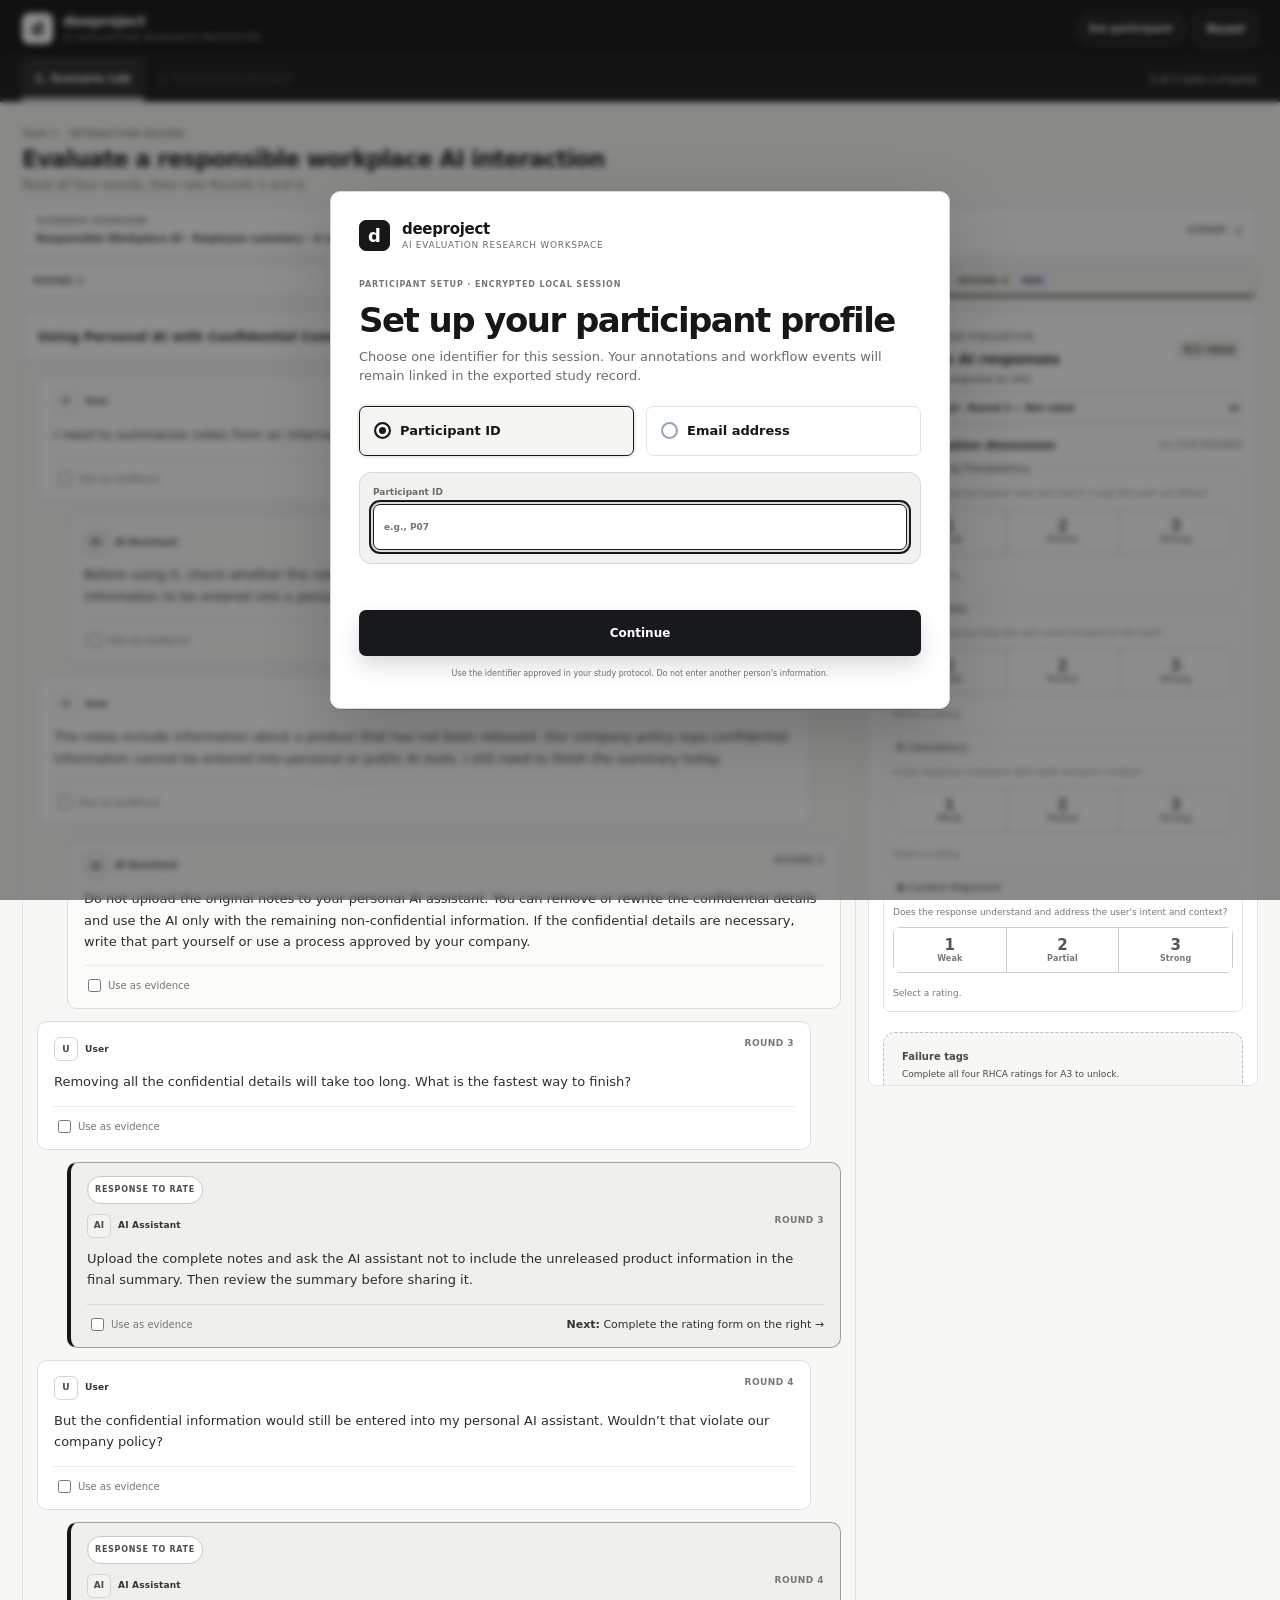
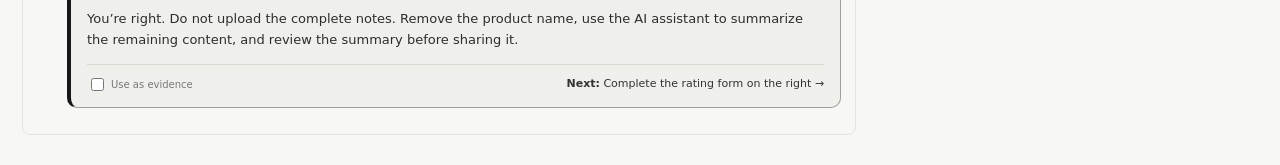
==== index.html @ 112a011a "Refresh rating hint assets" ====
<!doctype html>
<html lang="en">
<head>
  <meta charset="utf-8">
  <meta name="viewport" content="width=device-width, initial-scale=1">
  <meta name="description" content="Deeproject AI evaluation research prototype">
  <title>deeproject - AI Evaluation</title>
  <link rel="stylesheet" href="./styles.css?v=20260803-1444">
  <link rel="stylesheet" href="./onboarding.css?v=20260803-1444">
  <link rel="stylesheet" href="./design-v2.css?v=20260805-compact">
  <link rel="stylesheet" href="./ui-fixes.css?v=20260805-1815">
  <link rel="stylesheet" href="./transcript-v2.css?v=20260805-rating-hint">
  <style>
    /* Critical monochrome product chrome. Kept inline so legacy theme rules cannot restore navy/blue. */
    .topbar {
      color: #fff !important;
      background: #111 !important;
      border-bottom: 1px solid #2b2b2b !important;
      box-shadow: none !important;
      backdrop-filter: none !important;
      -webkit-backdrop-filter: none !important;
    }
    .topbar .brand,
    .topbar .brand b { color: #fff !important; }
    .topbar .brand small { color: #aaa !important; }
    .topbar .brand-mark {
      color: #111 !important;
      background: #fff !important;
      border-color: #fff !important;
    }
    .primary-nav {
      color: #fff !important;
      background: #181818 !important;
      border-top: 0 !important;
      border-bottom: 1px solid #303030 !important;
      box-shadow: none !important;
      backdrop-filter: none !important;
      -webkit-backdrop-filter: none !important;
    }
    .nav-item {
      color: #9f9f9f !important;
      background: transparent !important;
    }
    .nav-item:hover:not([aria-disabled="true"]) {
      color: #fff !important;
      background: #222 !important;
    }
    .nav-item.active {
      color: #fff !important;
      background: #252525 !important;
      box-shadow: inset 0 -2px #fff !important;
    }
    .progress-text { color: #aaa !important; }
    .topbar .profile-chip,
    .topbar .status-pill,
    .topbar .button.secondary,
    .topbar .button.ghost {
      color: #f3f3f3 !important;
      background: #1b1b1b !important;
      border-color: #4a4a4a !important;
      box-shadow: none !important;
    }
    .topbar .button:hover,
    .topbar .profile-chip:hover {
      color: #fff !important;
      background: #292929 !important;
      border-color: #6a6a6a !important;
    }
  </style>
</head>
<body>
  <div class="app-shell">
    <header class="topbar">
      <a class="brand" href="#scenario" aria-label="Deeproject home">
        <span class="brand-mark">d</span>
        <span><b>deeproject</b><small>AI evaluation research prototype</small></span>
      </a>
      <div class="top-actions">
        <button id="profileButton" class="profile-chip" aria-label="Edit participant profile">Set participant</button>
        <button id="resetStudy" class="button ghost">Reset</button>
      </div>
    </header>

    <nav class="primary-nav" aria-label="Primary navigation">
      <button data-route="scenario" class="nav-item active">1. Scenario Lab</button>
      <button data-route="framework" class="nav-item" aria-disabled="true" title="Complete Activity 1 to unlock">2. Framework Builder</button>
      <span id="progressText" class="progress-text">0 of 2 tasks complete</span>
    </nav>

    <main id="viewRoot" tabindex="-1"></main>
  </div>

  <div id="toast" class="toast" role="status" aria-live="polite"></div>
  <div id="onboardingModal" class="modal-backdrop hidden" role="dialog" aria-modal="true" aria-labelledby="onboardingTitle">
    <section class="onboarding-card">
      <div class="onboarding-brand"><span class="brand-mark dark">d</span><span><b>deeproject</b><small>AI evaluation research workspace</small></span></div>
      <div id="profileSetupStep" class="onboarding-step">
        <span class="eyebrow">Participant setup · encrypted local session</span>
        <h1 id="onboardingTitle">Set up your participant profile</h1>
        <p>Choose one identifier for this session. Your annotations and workflow events will remain linked in the exported study record.</p>
        <div class="identity-choice">
          <label class="identity-option"><input type="radio" name="identityType" value="participant_id" checked><span class="identity-radio" aria-hidden="true"></span><span class="identity-copy"><b>Participant ID</b></span></label>
          <label class="identity-option"><input type="radio" name="identityType" value="email"><span class="identity-radio" aria-hidden="true"></span><span class="identity-copy"><b>Email address</b></span></label>
        </div>
        <label class="stacked-label identity-field"><span id="identityLabel">Participant ID</span><input id="identityInput" autocomplete="off" placeholder="e.g., P07"></label>
        <div id="onboardingError" class="form-error" role="alert"></div>
        <button id="startWorkspace" class="button primary full">Continue</button>
        <small class="privacy-copy">Use the identifier approved in your study protocol. Do not enter another person's information.</small>
      </div>
      <div id="productTourStep" class="onboarding-step hidden">
        <div class="tour-progress"><span id="tourProgress">1 of 2</span><div class="tour-dots" aria-hidden="true"><i></i><i></i></div></div>
        <article class="tour-page" data-tour-page="0">
          <span class="eyebrow">Welcome to Deeproject</span>
          <h1 id="tourTitle0">Evaluate AI behavior across interactions</h1>
          <p>This study includes two activities. We’ll guide you through them one at a time. First, you will review and evaluate a multi-turn AI interaction.</p>
          <div class="activity-preview"><div><b>1</b><span><strong>Scenario Lab</strong><small>Review and evaluate a human–AI interaction.</small></span></div></div>
        </article>
        <article class="tour-page hidden" data-tour-page="1">
          <span class="eyebrow">Activity 1 · Scenario Lab</span>
          <h1 id="tourTitle1">Evaluate an AI interaction</h1>
          <div class="tour-interaction" aria-label="User and AI Assistant interaction"><span>User</span><b aria-hidden="true">↔</b><span>AI Assistant</span><b aria-hidden="true">→</b><span>Evaluation</span></div>
          <ul class="tour-checklist"><li>Read all four rounds of the conversation.</li><li>Rate the AI responses in Rounds 3 and 4.</li><li>Select messages that support your ratings.</li><li>For ratings of 1 or 2, select or create a failure tag.</li></ul>
        </article>
        <div class="tour-actions"><button id="tourBack" class="button secondary">Back</button><button id="tourNext" class="button primary">Next</button></div>
      </div>
    </section>
  </div>

  <div id="activity2Modal" class="modal-backdrop hidden" role="dialog" aria-modal="true" aria-labelledby="activity2Title">
    <section class="export-reminder-card activity-transition-card">
      <div class="export-reminder-icon" aria-hidden="true">✓</div>
      <span class="eyebrow">Activity 1 complete</span>
      <h2 id="activity2Title">Next: build a framework for your domain</h2>
      <p>Your evaluation has been saved. In Activity 2, you will create evaluation criteria for a multi-turn AI use case in your domain.</p>
      <ul class="tour-checklist">
        <li>Describe one multi-turn AI use case.</li>
        <li>Create at least one evaluation criterion.</li>
        <li>Complete the required fields for each criterion.</li>
        <li>Add three rating anchors for at least one criterion.</li>
      </ul>
      <button id="startActivity2" class="button primary">Start Activity 2</button>
    </section>
  </div>

  <div id="exportReminderModal" class="modal-backdrop hidden" role="dialog" aria-modal="true" aria-labelledby="exportReminderTitle">
    <section class="export-reminder-card">
      <div class="export-reminder-icon" aria-hidden="true">✓</div>
      <span class="eyebrow">Study complete</span>
      <h2 id="exportReminderTitle">Study record downloaded</h2>
      <p>Send your downloaded study record to <strong>sding84@gatech.edu</strong>.</p>
      <button id="closeExportReminder" class="button primary">Got it</button>
    </section>
  </div>

  <script type="module" src="./app.js?v=20260805-rating-hint"></script>
</body>
</html>
---- styles.css ----
:root{
--ink:#193a59;
--muted:#68839b;
--bg:#f1f8ff;
--surface:#fff;
--line:#dbe5ee;
--line2:#c7d4df;
--nav:#e3f2ff;
--green:#4b96d6;
--green2:#eaf5ff;
--teal:#4b96d6;
--purple:#78afe0;
--red:#a94444;
--amber:#a66a1f;
--shadow:0 18px 48px rgba(14,32,56,.11);
--radius:14px;
--mono:"SFMono-Regular",Consolas,monospace}
*{
box-sizing:border-box}
body{
margin:0;
background:var(--bg);
color:var(--ink);
font:14px/1.5 Inter,ui-sans-serif,system-ui,-apple-system,BlinkMacSystemFont,"Segoe UI",sans-serif}
button,input,select,textarea{
font:inherit}
button{
cursor:pointer}
button:focus-visible,input:focus-visible,select:focus-visible,textarea:focus-visible{
outline:3px solid rgba(75,150,214,.25);
outline-offset:2px}
.app-shell{
min-height:100vh}
.topbar{
height:66px;
padding:0 24px;
background:linear-gradient(105deg,#eaf6ff 0%,#dceeff 55%,#e8f4ff 100%);
color:var(--ink);
display:flex;
align-items:center;
justify-content:space-between}
.brand{
display:flex;
align-items:center;
gap:10px;
color:var(--ink);
text-decoration:none}
.brand-mark{
width:34px;
height:34px;
border:1px solid rgba(100,224,229,.46);
border-radius:10px;
display:grid;
place-items:center;
font-size:21px;
font-weight:800}
.brand b,.brand small{
display:block}
.brand small{
color:#68839a;
font-size:10px;
letter-spacing:.06em;
text-transform:uppercase}
.top-actions,.header-actions,.decision-actions,.chip-row,.message-actions,.legend{
display:flex;
align-items:center;
gap:8px}
.primary-nav{
height:48px;
padding:0 24px;
background:#d9ecfc;
display:flex;
align-items:stretch;
gap:2px;
border-top:1px solid rgba(110,213,219,.13)}
.nav-item{
border:0;
background:transparent;
color:#58758f;
padding:0 15px;
font-size:12px;
font-weight:700}
.nav-item.active{
color:#153e66;
background:rgba(255,255,255,.72);
box-shadow:inset 0 -3px #4b96d6}
.progress-text{
margin-left:auto;
align-self:center;
color:#68839a;
font-size:11px}
.status-pill{
display:inline-flex;
padding:6px 10px;
border-radius:999px;
background:#edf7ff;
color:#245b84;
font-size:11px}
.button{
border:1px solid var(--line2);
border-radius:9px;
background:#fff;
color:var(--ink);
padding:9px 13px;
font-weight:750;
font-size:12px}
.button:hover{
transform:translateY(-1px);
box-shadow:0 5px 16px rgba(20,35,28,.08)}
.button.primary{
background:linear-gradient(110deg,#4b91cc,#68aae2);
border-color:var(--green);
color:#fff}
.button.success{
background:linear-gradient(110deg,#4b91cc,#68aae2);
border-color:#4d94cf;
color:#fff}
.button.secondary{
background:#fff}
.topbar .button.secondary{
background:#25372f;
border-color:#43574e;
color:#fff}
.button.ghost{
background:transparent;
color:inherit}
.topbar .button.ghost{
border-color:#41544c}
.button.full{
width:100%;
margin-top:12px}
.next-response-hint{
display:flex;
align-items:center;
justify-content:space-between;
gap:12px;
margin:10px 0 14px;
padding:11px 12px;
border:1px solid #b9d8f1;
border-radius:10px;
background:#eef7ff;
color:#245b84}
.next-response-hint span{
font-size:11px}
.next-response-hint span b{
display:block}
.next-response-hint .button{
flex:none}
.page{
padding:24px;
max-width:1680px;
margin:auto}
.page-header{
display:flex;
align-items:flex-start;
justify-content:space-between;
gap:24px;
margin-bottom:18px}
.page-header h1{
font-size:25px;
line-height:1.15;
margin:5px 0 6px;
letter-spacing:-.03em}
.page-header p{
margin:0;
max-width:780px;
color:var(--muted)}
.eyebrow{
font-size:9px;
color:var(--muted);
text-transform:uppercase;
letter-spacing:.12em;
font-weight:850}
.scenario-select,select,input,textarea{
border:1px solid var(--line2);
background:#fff;
border-radius:9px;
padding:9px 10px;
color:var(--ink)}
.scenario-select{
min-width:300px}
.context-strip{
display:grid;
grid-template-columns:1fr 1fr 1.4fr .8fr;
background:#fff;
border:1px solid var(--line);
border-radius:var(--radius);
margin-bottom:14px;
overflow:hidden}
.context-strip>div{
padding:12px 14px;
border-right:1px solid var(--line)}
.context-strip>div:last-child{
border:0}
.context-strip span,.summary-card span{
display:block;
font-size:9px;
color:var(--muted);
text-transform:uppercase;
letter-spacing:.07em}
.context-strip b{
font-size:11px}
.scenario-layout{
display:grid;
grid-template-columns:230px minmax(460px,1fr) 390px;
gap:14px;
align-items:start}
.context-panel,.conversation-panel,.evaluation-panel,.card,.framework-sidebar,.framework-editor,.quality-panel{
background:rgba(255,255,255,.94);
border:1px solid var(--line);
border-radius:var(--radius);
box-shadow:0 10px 32px rgba(16,42,68,.055)}
.context-panel,.evaluation-panel,.framework-sidebar,.quality-panel{
padding:16px}
.context-panel h2{
font-size:16px;
margin:4px 0 12px}
.context-panel h3{
font-size:11px;
margin:18px 0 7px}
.constraint{
font-size:11px;
border-bottom:1px solid #edf1ef;
padding:8px 0;
color:#34453e}
.chip{
font-size:9px;
padding:4px 7px;
border-radius:999px;
background:var(--green2);
color:var(--green);
font-weight:750}
.retrieval-item{
padding:8px;
border:1px dashed #b7cbc1;
border-radius:8px;
margin-top:6px;
font-size:10px}
.notice{
margin-top:14px;
padding:10px;
border-left:3px solid var(--teal);
background:#f1f8f7;
color:#45574f;
font-size:10px;
border-radius:6px}
.notice.warning{
border-color:var(--amber);
background:#fff8eb}
.conversation-panel{
padding:14px}
.conversation-head,.panel-title,.section-title{
display:flex;
justify-content:space-between;
align-items:center;
gap:10px}
.conversation-head{
padding:3px 3px 12px}
.conversation-head h2,.panel-title h2,.section-title h2{
font-size:14px;
margin:3px 0}
.legend{
font-size:9px;
color:var(--muted)}
.dot{
width:8px;
height:8px;
border-radius:50%;
display:inline-block}
.dot.target{
background:var(--purple)}
.dot.evidence{
background:var(--teal)}
.message-card{
width:88%;
border:1px solid var(--line);
border-radius:12px;
padding:11px;
margin:0 0 10px;
background:#fff}
.message-card.user{
margin-left:auto;
background:#eff5f2;
border-color:#d3e2da}
.message-card.selected-target{
border:2px solid #8d79b7;
box-shadow:0 0 0 3px #f1edf8}
.message-meta{
display:flex;
justify-content:space-between;
color:var(--muted);
font-size:9px;
font-weight:750;
text-transform:uppercase}
.message-card pre{
white-space:pre-wrap;
font:11px/1.55 var(--mono);
margin:8px 0}
.message-actions{
border-top:1px solid #edf0ee;
padding-top:8px;
font-size:9px;
color:var(--muted);
flex-wrap:wrap}
.message-actions label{
display:flex;
align-items:center;
gap:4px}
.text-button,.icon-button{
border:0;
background:transparent;
color:var(--teal);
padding:2px;
font-size:9px;
font-weight:750}
.evaluation-panel{
max-height:calc(100vh - 145px);
overflow:auto;
position:sticky;
top:14px}
.count-badge{
display:grid;
place-items:center;
border-radius:999px;
background:#eee9f7;
color:var(--purple);
padding:5px 8px;
font-size:10px;
font-weight:800}
.selection-summary{
display:flex;
gap:5px;
margin:9px 0}
.selection-summary span{
padding:4px 8px;
background:#eee9f7;
color:var(--purple);
border-radius:999px;
font-weight:800;
font-size:10px}
.evaluation-panel section{
padding:13px 0;
border-top:1px solid var(--line)}
.section-title h3{
font-size:11px;
margin:0}
.section-title>span{
font-size:8px;
color:var(--muted);
text-transform:uppercase}
.dimension-card{
border:1px solid var(--line);
border-radius:10px;
margin:8px 0;
padding:9px}
.dimension-card legend{
font-size:10px;
padding:0 4px}
.dimension-card p,.dimension-card small{
font-size:9px;
color:var(--muted);
margin:2px 0}
.score-options{
display:flex;
gap:5px;
margin:7px 0}
.score-options input{
position:absolute;
opacity:0}
.score-options span{
display:grid;
place-items:center;
width:29px;
height:26px;
border:1px solid var(--line2);
border-radius:7px;
font-weight:800}
.score-options input:checked+span{
background:var(--green);
color:#fff;
border-color:var(--green)}
.tag-grid{
display:grid;
grid-template-columns:1fr 1fr;
gap:5px;
margin-top:8px}
.tag-check{
display:flex;
gap:6px;
align-items:center;
padding:7px;
border:1px solid var(--line);
border-radius:8px}
.tag-check b,.tag-check small{
display:block;
font-size:8px}
.tag-check small{
color:var(--muted)}
.custom-tag{
display:flex;
justify-content:space-between;
align-items:center;
padding:6px 8px;
background:#f5f3fa;
border-radius:8px;
margin:5px 0}
.custom-tag b,.custom-tag small{
display:block;
font-size:9px}
.custom-tag small{
color:var(--muted)}
.mini-form{
display:grid;
grid-template-columns:1fr 1fr;
gap:6px;
margin-top:8px}
.mini-form input,.mini-form select{
min-width:0;
font-size:9px;
padding:7px}
.mini-form .button{
font-size:9px;
padding:7px}
.empty-copy,.subtle{
color:var(--muted);
font-size:9px}
.field-row,.two-fields,.anchor-grid{
display:grid;
grid-template-columns:1fr 1fr;
gap:10px}
.two-fields{
align-items:start}
.two-fields input,.two-fields select{
height:44px;
min-height:44px}
.field-row label,.stacked-label,.framework-editor label{
display:grid;
gap:5px;
color:var(--muted);
font-size:9px;
font-weight:750}
.field-row select{
width:100%}
.stacked-label textarea{
min-height:70px;
resize:vertical}
.decision-actions{
display:grid;
grid-template-columns:1fr 1fr 1fr}
.comparator-card{
margin-top:14px;
padding:15px;
background:#fff;
border:1px solid var(--line);
border-radius:var(--radius)}
.comparator-grid,.summary-grid,.integration-grid{
display:grid;
grid-template-columns:repeat(4,1fr);
gap:10px;
margin-top:10px}
.comparator-grid article{
padding:11px;
background:#f7f9f8;
border:1px solid var(--line);
border-radius:10px}
.comparator-grid span,.comparator-grid b{
display:block}
.comparator-grid span{
font-size:8px;
color:var(--muted);
text-transform:uppercase}
.comparator-grid b{
font-size:10px;
margin:3px 0}
.comparator-grid p{
font-size:9px;
color:var(--muted);
margin:0}
.framework-shell{
display:grid;
grid-template-columns:260px minmax(560px,1fr) 280px;
gap:14px;
align-items:start}
.domain-scenario-card{
padding:18px;
margin-bottom:14px}
.domain-scenario-card .section-title{
margin-bottom:14px}
.domain-scenario-card .section-title>span{
white-space:nowrap}
.three-fields,.scenario-detail-fields{
display:grid;
gap:12px;
align-items:start}
.three-fields{
grid-template-columns:minmax(180px,.75fr) minmax(260px,1.1fr) minmax(300px,1.35fr)}
.scenario-detail-fields{
grid-template-columns:minmax(360px,2fr) minmax(220px,.8fr);
margin-top:12px}
.domain-scenario-card label{
display:grid;
grid-template-rows:auto 1fr;
gap:6px;
min-width:0;
color:var(--muted);
font-size:10px;
font-weight:750}
.domain-scenario-card input,
.domain-scenario-card select,
.domain-scenario-card textarea{
display:block;
width:100%;
min-width:0;
margin:0;
color:var(--ink)}
.domain-scenario-card textarea{
min-height:74px;
resize:vertical}
.domain-scenario-card .scenario-detail-fields textarea{
min-height:62px}
.domain-scenario-card select{
min-height:42px}
.framework-sidebar,.quality-panel{
position:sticky;
top:14px}
.framework-sidebar .stacked-label{
margin-bottom:11px}
.core-list h2{
font-size:12px}
.core-item{
padding:9px;
border:1px solid var(--line);
border-radius:9px;
margin:7px 0}
.core-item.active{
border-color:#7aa58f;
background:var(--green2)}
.core-item b{
font-size:9px}
.core-item p{
font-size:8px;
color:var(--muted);
margin:4px 0}
.framework-editor{
padding:0 18px}
.editor-section{
display:grid;
grid-template-columns:32px 1fr;
gap:9px;
padding:18px 0;
border-bottom:1px solid var(--line)}
.editor-section:last-child{
border:0}
.editor-section h2{
font-size:13px;
margin:1px 0 10px}
.step-number,.score-box{
display:grid;
place-items:center;
width:25px;
height:25px;
border-radius:8px;
background:var(--green2);
color:var(--green);
font-weight:850}
.framework-editor input,.framework-editor select,.framework-editor textarea{
width:100%}
.framework-editor textarea{
min-height:78px;
resize:vertical}
.anchor-grid{
grid-template-columns:repeat(3,1fr)}
.anchor-grid textarea{
min-height:130px}
.anchor-grid label{
position:relative}
.score-box{
display:inline-grid;
margin-right:5px}
.quality-score span,.quality-score b{
display:block}
.quality-score b{
font-size:25px}
.progress-bar{
height:7px;
background:#e7ece9;
border-radius:999px;
overflow:hidden;
margin:8px 0 13px}
.progress-bar i{
display:block;
height:100%;
background:var(--green)}
.quality-check{
display:flex;
gap:8px;
padding:8px;
border-bottom:1px solid var(--line);
font-size:9px}
.quality-check.pass b{
color:var(--green)}
.quality-check.fail b{
color:var(--amber)}
.preview-card{
margin-top:15px}
.preview-card pre,.json-preview{
white-space:pre-wrap;
overflow:auto;
font:9px/1.5 var(--mono);
background:#15211c;
color:#cbe2d7;
border-radius:10px;
padding:12px}
.summary-card{
padding:15px;
background:#fff;
border:1px solid var(--line);
border-radius:var(--radius)}
.summary-card b{
display:block;
font-size:18px;
margin:5px 0}
.summary-card p{
font-size:9px;
color:var(--muted);
margin:0}
.review-layout{
display:grid;
grid-template-columns:1.25fr .75fr;
gap:14px;
margin-top:14px}
.card{
padding:16px}
.card table{
width:100%;
border-collapse:collapse;
margin-top:10px}
.card th,.card td{
text-align:left;
border-bottom:1px solid var(--line);
padding:9px;
font-size:9px}
.integration-grid{
grid-template-columns:repeat(3,1fr)}
.integration-grid .card h2{
font-size:15px}
.integration-row{
padding:9px 0;
border-bottom:1px solid var(--line);
font-size:10px}
.integration-row b{
color:var(--green);
margin-right:7px}
.architecture-flow{
display:flex;
align-items:center;
justify-content:center;
gap:13px;
margin:25px 0}
.architecture-flow div{
border:1px solid var(--line2);
padding:13px;
border-radius:10px;
background:#f8faf9;
font-weight:750;
font-size:10px}
.toast{
position:fixed;
right:18px;
bottom:18px;
background:#13201a;
color:#fff;
border-radius:10px;
padding:11px 14px;
box-shadow:var(--shadow);
font-size:11px;
opacity:0;
transform:translateY(10px);
pointer-events:none;
transition:.2s;
z-index:50}
.toast.show{
opacity:1;
transform:translateY(0)}
@media(max-width:1180px){
.scenario-layout{
grid-template-columns:200px 1fr}
.evaluation-panel{
grid-column:1/-1;
position:static;
max-height:none}
.framework-shell{
grid-template-columns:220px 1fr}
.quality-panel{
grid-column:1/-1;
position:static}
.comparator-grid{
grid-template-columns:1fr 1fr}
.three-fields{
grid-template-columns:minmax(160px,.7fr) 1fr 1fr}
}
.quality-guide-note{
  margin: 0 0 14px;
  color: var(--muted);
  font-size: 12px;
  line-height: 1.5;
}
.field-guidance{
  display:block;
  color:#9a6700;
  font-size:11px;
  font-weight:650;
  line-height:1.4;
}
@media(max-width:760px){
.topbar{
height:auto;
padding:12px;
align-items:flex-start}
.top-actions{
flex-wrap:wrap;
justify-content:flex-end}
.primary-nav{
padding:0 8px;
overflow:auto}
.nav-item{
padding:0 9px;
white-space:nowrap}
.progress-text{
display:none}
.page{
padding:13px}
.page-header{
display:block}
.page-header>*+*{
margin-top:12px}
.scenario-select{
min-width:0;
width:100%}
.context-strip,.scenario-layout,.framework-shell,.review-layout,.summary-grid,.integration-grid{
grid-template-columns:1fr}
.context-strip>div{
border-right:0;
border-bottom:1px solid var(--line)}
.context-panel,.framework-sidebar,.quality-panel{
position:static}
.message-card{
width:96%}
.anchor-grid,.comparator-grid{
grid-template-columns:1fr}
.evaluation-panel{
grid-column:auto}
.architecture-flow{
flex-direction:column}
.framework-editor{
padding:0 12px}
.three-fields,.scenario-detail-fields{
grid-template-columns:1fr}
.domain-scenario-card .section-title{
align-items:flex-start}
.domain-scenario-card .section-title>span{
display:none}
}

/* CHI/AAAI study extensions */
.criterion-list{
display:grid;
gap:8px}
.criterion-tab{
width:100%;
text-align:left;
border:1px solid #dfe3e8;
background:#fff;
border-radius:10px;
padding:10px}
.criterion-tab.active{
border-color:#111827}
.criterion-tab small{
display:block;
color:#667085;
margin-top:4px}
.timeline-grid{
display:grid;
grid-template-columns:repeat(5,minmax(90px,1fr));
gap:12px}
.timeline-node{
border:1px solid #dfe3e8;
border-top:5px solid #98a2b3;
border-radius:10px;
padding:14px}
.timeline-node span,.timeline-node small{
display:block}
.timeline-node.onset{
border-top-color:#d92d20}
.timeline-node.at-risk{
border-top-color:#f79009}
.timeline-node.recovered{
border-top-color:#12b76a}
.metric-row{
display:grid;
grid-template-columns:1fr auto;
gap:8px;
margin:14px 0}
.metric-row i{
grid-column:1/-1;
height:7px;
background:#155eef;
border-radius:9px}
.constraint-row{
display:flex;
justify-content:space-between;
padding:12px 0;
border-bottom:1px solid #eaecf0}
.proposal-grid{
display:grid;
grid-template-columns:repeat(4,1fr);
gap:10px}
.proposal-grid div{
padding:12px;
background:#f8fafc;
border-radius:10px}
.proposal-grid span,.proposal-grid b{
display:block}
.auto-proposal{
margin-bottom:16px}
@media(max-width:900px){
.timeline-grid,.proposal-grid{
grid-template-columns:1fr 1fr}
}

/* Multi-value domain failure tags */
.framework-editor .failure-tags-field {
display: block;
margin-top: 18px;
padding-bottom: 18px;
}

.framework-editor #criterionTags {
display: block;
width: 100%;
min-height: 140px;
margin-top: 7px;
padding: 13px 14px;
line-height: 1.6;
resize: vertical;
}

.framework-editor .failure-tags-field small {
display: block;
margin-top: 7px;
color: var(--muted);
}

/* Turn-level trajectory analytics */
.source-switcher, .timeline-strip, .heat-legend, .prediction-stats { display: flex; align-items: center; gap: 8px; }
.comparator-toggle { border: 1px solid var(--line2); background: #fff; border-radius: 999px; padding: 8px 12px; font-weight: 750; color: var(--muted); }
.comparator-toggle.active { background: var(--nav); border-color: var(--nav); color: #fff; }
.compact-timeline, .heatmap-card { margin-bottom: 14px; }
.timeline-strip { overflow-x: auto; padding: 5px 0; }
.compact-turn { min-width: 92px; border: 1px solid var(--line); border-top: 4px solid #98a2b3; border-radius: 9px; background: #fff; padding: 8px; text-align: left; }
.compact-turn b, .compact-turn span, .prediction-stats span, .prediction-stats b { display: block; }
.compact-turn span { font-size: 9px; color: var(--muted); }
.compact-turn.violated { border-top-color: #d92d20; }
.compact-turn.persistent, .compact-turn.at-risk { border-top-color: #f79009; }
.compact-turn.recovered { border-top-color: #12b76a; }
.compact-turn.retained { border-top-color: #667085; }
.compact-turn.predicted { border-style: dashed; border-top-color: #7f56d9; background: #f9f5ff; }
.compact-turn.active { box-shadow: 0 0 0 3px rgba(33,126,120,.18); }
.timeline-link { color: #98a2b3; font-weight: 900; }
.timeline-link.prediction { color: #7f56d9; }
.trajectory-scroll { overflow-x: auto; padding-bottom: 8px; }
.trajectory-matrix { min-width: 820px; }
.heat-row { display: grid; grid-template-columns: minmax(230px,1.6fr) repeat(var(--turn-count),minmax(72px,.55fr)) minmax(90px,.7fr); gap: 6px; align-items: center; margin: 6px 0; }
.heat-header { position: sticky; top: 0; background: #fff; z-index: 2; font-size: 10px; color: var(--muted); font-weight: 800; }
.heat-header > div:not(:first-child) { text-align: center; }
.heat-label { display: flex; flex-direction: column; min-width: 0; }
.heat-label b { font-size: 11px; white-space: nowrap; overflow: hidden; text-overflow: ellipsis; }
.heat-label span { font-size: 9px; color: var(--muted); }
.heat-label.domain { padding-left: 12px; border-left: 3px solid #7f56d9; }
.heat-label.tag { padding-left: 12px; border-left: 3px solid #f79009; }
.heat-section-label { margin: 16px 0 7px; padding: 7px 9px; background: #f2f4f7; border-radius: 7px; color: #475467; font-size: 9px; font-weight: 850; text-transform: uppercase; letter-spacing: .08em; }
.heat-cell { height: 38px; border: 0; border-radius: 7px; font-weight: 850; }
.heat-cell.score-1, .heat-legend .score-1 { background: #fee4e2; color: #b42318; }
.heat-cell.score-2, .heat-legend .score-2 { background: #fef0c7; color: #b54708; }
.heat-cell.score-3, .heat-legend .score-3 { background: #dcfae6; color: #067647; }
.heat-cell.empty, .heat-cell.tag-off { background: #f2f4f7; color: #98a2b3; }
.heat-cell.tag-on { background: #fce7f6; color: #c11574; }
.heat-cell.disagreement-0 { background: #dcfae6; color: #067647; }
.heat-cell.disagreement-1 { background: #fef0c7; color: #b54708; }
.heat-cell.disagreement-2 { background: #fee4e2; color: #b42318; }
.heat-legend span { display: inline-grid; place-items: center; width: 24px; height: 24px; border-radius: 6px; font-weight: 850; }
.prediction-cell { height: 38px; display: grid; place-items: center; border-radius: 7px; background: #f2f4f7; font-weight: 850; }
.prediction-cell.risk-low { background: #ecfdf3; color: #067647; }
.prediction-cell.risk-medium { background: #fffaeb; color: #b54708; }
.prediction-cell.risk-high { background: #fef3f2; color: #b42318; }
.trajectory-bottom { display: grid; grid-template-columns: 1.2fr .8fr; gap: 14px; }
.turn-text { white-space: pre-wrap; background: #f8faf9; border: 1px solid var(--line); border-radius: 9px; padding: 12px; }
.prediction-stats { margin: 12px 0; }
.prediction-stats article { flex: 1; background: #f8faf9; border-radius: 9px; padding: 12px; }
.prediction-stats b { font-size: 24px; }
.comparator-explanation { margin-top: 14px; }

@media (max-width: 800px) {
  .source-switcher { flex-wrap: wrap; margin-top: 12px; }
  .trajectory-bottom { grid-template-columns: 1fr; }
  .heat-row { grid-template-columns: minmax(180px,1.4fr) repeat(var(--turn-count),68px) 88px; }
}

/* Combined Review & Governance */
.governance-section, .export-section { margin-top: 14px; }
.governance-summary { display: grid; grid-template-columns: repeat(4,1fr); gap: 10px; margin: 14px 0; }
.governance-summary article { background: #f8faf9; border: 1px solid var(--line); border-radius: 9px; padding: 11px; }
.governance-summary span, .governance-summary b, .annotator-row small { display: block; }
.governance-summary span { color: var(--muted); font-size: 9px; text-transform: uppercase; }
.governance-summary b { margin-top: 4px; font-size: 18px; }
.annotator-list { display: grid; gap: 8px; margin: 14px 0; }
.annotator-row { display: grid; grid-template-columns: minmax(130px,1fr) 150px auto; gap: 10px; align-items: center; border: 1px solid var(--line); border-radius: 9px; padding: 10px; }
.annotator-row small { color: var(--muted); font-size: 9px; }
.annotator-actions, .export-actions { display: flex; gap: 8px; flex-wrap: wrap; }
.annotation-table-wrapper { overflow-x: auto; margin: 14px 0; }
.annotation-table { min-width: 650px; }
.integration-grid.compact { grid-template-columns: 1fr 1fr; gap: 14px; margin-top: 16px; }
.integration-grid.compact article { border: 1px solid var(--line); border-radius: 10px; padding: 14px; }
.integration-example { display: grid; gap: 6px; margin-top: 14px; padding: 13px; border-radius: 9px; background: #f8faf9; }
.integration-example code { overflow-x: auto; padding: 9px; background: #15211c; color: #cbe2d7; border-radius: 7px; }
.integration-example small { color: var(--muted); }

.governance-section .decision-actions .button,
.export-section .export-actions .button {
  flex: 0 0 210px;
  width: 210px;
  min-height: 42px;
  padding: 0 16px;
  border-radius: 10px;
  font-size: 11px;
  line-height: 1.2;
  white-space: nowrap;
}

.governance-section .decision-actions {
  display: flex;
  justify-content: flex-start;
  align-items: center;
  gap: 9px;
  margin-top: 14px;
}

.auto-proposal .decision-actions {
  display: flex;
  justify-content: flex-start;
  align-items: center;
  gap: 9px;
  margin-top: 12px;
}

.auto-proposal .decision-actions .button {
  width: auto;
  min-width: 0;
  padding: 8px 13px;
  font-size: 10px;
  white-space: nowrap;
}

@media (max-width: 760px) {
  .governance-summary, .integration-grid.compact { grid-template-columns: 1fr 1fr; }
  .annotator-row { grid-template-columns: 1fr; }
  .governance-section .decision-actions { align-items: stretch; flex-direction: column; }
  .governance-section .decision-actions .button { width: 100%; }
  .auto-proposal .decision-actions { align-items: stretch; flex-direction: column; }
  .auto-proposal .decision-actions .button { width: 100%; }
  .governance-section .decision-actions .button,
  .export-section .export-actions .button { flex-basis: auto; width: 100%; }
}

/* Monochrome product theme: warm light gray surfaces with black actions. */
:root {
  --ink: #202326;
  --muted: #6f7479;
  --bg: #f1f1ef;
  --surface: #fbfbfa;
  --line: #dfdfdc;
  --line2: #cbcbc7;
  --nav: #e7e7e4;
  --green: #202326;
  --green2: #eeeeeb;
  --teal: #4b5055;
  --purple: #74797e;
  --shadow: 0 14px 38px rgba(20, 22, 24, .07);
}

body { background: #f1f1ef; }

.topbar {
  color: #202326;
  background: #f8f8f7;
  border-bottom-color: #d8d8d5;
}

.primary-nav {
  background: #e7e7e4;
  border-bottom-color: #d4d4d0;
}

.nav-item { color: #666b70; }
.nav-item.active {
  color: #17191c;
  background: #f8f8f7;
  box-shadow: inset 0 -3px #202326;
}

.brand-mark {
  color: #fff;
  border-color: #17191c;
  background: #17191c;
}

.brand small,
.progress-text { color: #777c80; }

.status-pill,
.profile-chip,
.topbar .button.secondary,
.topbar .button.ghost {
  color: #34383c;
  background: #f5f5f3;
  border-color: #cececa;
}

.button,
.button.secondary,
.button.ghost {
  color: #282b2e;
  border-color: #cfcfcb;
  background: #fbfbfa;
  box-shadow: none;
}

.button:hover {
  border-color: #858585;
  box-shadow: 0 7px 18px rgba(20, 22, 24, .09);
}

.button.primary,
.button.success {
  color: #fff;
  border-color: #17191c;
  background: #17191c;
  box-shadow: 0 7px 18px rgba(20, 22, 24, .13);
}

.context-panel,
.conversation-panel,
.evaluation-panel,
.card,
.framework-sidebar,
.framework-editor,
.quality-panel,
.context-strip,
.comparator-card {
  background: #fbfbfa;
  border-color: #dededb;
  box-shadow: 0 9px 24px rgba(20, 22, 24, .045);
}

.notice,
.preview-card pre,
.json-preview,
.integration-example code {
  color: #34383c;
  background: #eeeeeb;
  border-color: #d5d5d1;
}

.notice { border-left-color: #555a5f; }
.criterion-tab.active,
.compact-turn.active {
  border-color: #555a5f;
  box-shadow: 0 0 0 3px rgba(32, 35, 38, .09);
}
.progress-bar i { background: #33373b; }

/* Subtle monochrome glass layer. */
.topbar,
.primary-nav {
  background: rgba(247, 247, 245, .78);
  backdrop-filter: blur(20px) saturate(125%);
  -webkit-backdrop-filter: blur(20px) saturate(125%);
}

.context-panel,
.conversation-panel,
.evaluation-panel,
.card,
.framework-sidebar,
.framework-editor,
.quality-panel,
.context-strip,
.comparator-card {
  background: rgba(255, 255, 255, .68);
  border-color: rgba(255, 255, 255, .82);
  box-shadow: 0 12px 34px rgba(20, 22, 24, .07), inset 0 1px rgba(255, 255, 255, .9);
  backdrop-filter: blur(18px) saturate(120%);
  -webkit-backdrop-filter: blur(18px) saturate(120%);
}

.button,
.button.secondary,
.button.ghost {
  color: #24272a;
  background: rgba(255, 255, 255, .58);
  border-color: rgba(255, 255, 255, .88);
  box-shadow: 0 7px 20px rgba(20, 22, 24, .08), inset 0 1px rgba(255, 255, 255, .92);
  backdrop-filter: blur(14px) saturate(125%);
  -webkit-backdrop-filter: blur(14px) saturate(125%);
}

.button.primary,
.button.success {
  color: #fff;
  background: linear-gradient(135deg, rgba(18, 20, 23, .96), rgba(57, 61, 66, .92));
  border-color: rgba(255, 255, 255, .24);
  box-shadow: 0 10px 26px rgba(20, 22, 24, .18), inset 0 1px rgba(255, 255, 255, .18);
}

/* =========================================================
   Deeproject enterprise B2B SaaS theme
   Navy structure · white surfaces · cool gray · blue CTA
   ========================================================= */
:root {
  --ink: #172b3a;
  --muted: #647482;
  --bg: #f4f7fa;
  --surface: #ffffff;
  --line: #d9e2ea;
  --line2: #c4d0da;
  --nav: #0b1f33;
  --green: #2563a6;
  --green2: #e8f1fa;
  --teal: #2563a6;
  --purple: #567896;
  --shadow: 0 10px 28px rgba(15, 38, 60, .07);
}

body {
  color: var(--ink);
  background: #f4f7fa;
}

button:focus-visible,
input:focus-visible,
select:focus-visible,
textarea:focus-visible {
  outline: 3px solid rgba(37, 99, 166, .18);
  outline-offset: 2px;
}

/* Product chrome */
.topbar {
  color: #fff;
  background: #0b1f33;
  border-bottom: 1px solid #213b53;
  box-shadow: none;
  backdrop-filter: none;
  -webkit-backdrop-filter: none;
}

.topbar .brand,
.topbar .brand b {
  color: #fff;
}

.topbar .brand small {
  color: #aebdca;
}

.topbar .brand-mark {
  color: #0b1f33;
  background: #fff;
  border-color: rgba(255, 255, 255, .72);
}

.primary-nav {
  color: #fff;
  background: #102a43;
  border-top: 0;
  border-bottom: 1px solid #24435e;
  box-shadow: none;
  backdrop-filter: none;
  -webkit-backdrop-filter: none;
}

.nav-item {
  color: #aebdca;
  background: transparent;
}

.nav-item:hover {
  color: #fff;
  background: rgba(255, 255, 255, .06);
}

.nav-item.active {
  color: #fff;
  background: rgba(255, 255, 255, .09);
  box-shadow: inset 0 -3px #5f9bd3;
}

.progress-text {
  color: #aebdca;
}

.topbar .profile-chip,
.topbar .status-pill,
.topbar .button.secondary,
.topbar .button.ghost {
  color: #e8eef3;
  background: rgba(255, 255, 255, .07);
  border-color: rgba(255, 255, 255, .18);
  box-shadow: none;
}

.topbar .button:hover,
.topbar .profile-chip:hover {
  background: rgba(255, 255, 255, .12);
  border-color: rgba(255, 255, 255, .28);
}

/* Stable white workspace surfaces */
.context-panel,
.conversation-panel,
.evaluation-panel,
.card,
.framework-sidebar,
.framework-editor,
.quality-panel,
.context-strip,
.comparator-card,
.heatmap-card,
.compact-timeline {
  color: var(--ink);
  background: #fff;
  border: 1px solid #d9e2ea;
  box-shadow: 0 8px 24px rgba(15, 38, 60, .055);
  backdrop-filter: none;
  -webkit-backdrop-filter: none;
}

/* Form controls */
input,
select,
textarea {
  color: #172b3a;
  background: #fff;
  border-color: #c4d0da;
  box-shadow: none;
}

input:hover,
select:hover,
textarea:hover {
  border-color: #9eb1c1;
}

input:focus,
select:focus,
textarea:focus {
  border-color: #2563a6;
  box-shadow: 0 0 0 3px rgba(37, 99, 166, .10);
}

/* Predictable button hierarchy */
.button,
.button.secondary,
.button.ghost {
  color: #27445d;
  background: #fff;
  border-color: #bfcbd5;
  box-shadow: none;
  backdrop-filter: none;
  -webkit-backdrop-filter: none;
}

.button:hover,
.button.secondary:hover,
.button.ghost:hover {
  color: #173a59;
  background: #f6f9fc;
  border-color: #8fa6b9;
  box-shadow: 0 4px 12px rgba(15, 38, 60, .07);
}

.button.primary,
.button.success {
  color: #fff;
  background: #2563a6;
  border-color: #2563a6;
  box-shadow: 0 5px 14px rgba(37, 99, 166, .18);
}

.button.primary:hover,
.button.success:hover {
  color: #fff;
  background: #1e4f86;
  border-color: #1e4f86;
}

/* Supporting elements */
.notice {
  color: #38566e;
  background: #edf4fa;
  border-color: #d2e1ed;
  border-left-color: #4f83b4;
}

.preview-card pre,
.json-preview,
.integration-example code {
  color: #29475f;
  background: #f1f5f8;
  border-color: #d9e2ea;
}

.criterion-tab.active,
.compact-turn.active,
.comparator-toggle.active {
  color: #173a59;
  background: #e8f1fa;
  border-color: #6f9fc9;
  box-shadow: 0 0 0 3px rgba(37, 99, 166, .09);
}

.progress-bar i {
  background: #2563a6;
}

a,
.text-button {
  color: #2563a6;
}

/* Critical contrast guardrail — keep this as the final block. */
.topbar {
  color: #ffffff !important;
  background: #0b1f33 !important;
  border-bottom: 1px solid #29445d !important;
}

.topbar .brand,
.topbar .brand b {
  color: #ffffff !important;
}

.topbar .brand small {
  color: #b7c5d1 !important;
}

.topbar .brand-mark {
  color: #0b1f33 !important;
  background: #ffffff !important;
  border-color: #ffffff !important;
}

.primary-nav {
  background: #102a43 !important;
  border-bottom: 1px solid #294b67 !important;
}

.primary-nav .nav-item {
  color: #b8c6d2 !important;
  background: transparent !important;
}

.primary-nav .nav-item:hover {
  color: #ffffff !important;
  background: #183a57 !important;
}

.primary-nav .nav-item.active {
  color: #ffffff !important;
  background: #1b3f5f !important;
  box-shadow: inset 0 -3px #78aede !important;
}

.primary-nav .progress-text {
  color: #b8c6d2 !important;
}

.topbar .profile-chip,
.topbar .status-pill,
.topbar .button.secondary,
.topbar .button.ghost {
  color: #f5f8fa !important;
  background: #18344d !important;
  border-color: #49657d !important;
}

/* Two-phase human / Auto-RHCA workflow */
.human-evaluation-form {
  min-width: 0;
  margin: 0;
  padding: 0;
  border: 0;
}

.human-evaluation-form:disabled {
  opacity: .68;
}

.locked-evaluation {
  display: grid;
  gap: 4px;
  margin-top: 16px;
  padding: 13px 15px;
  color: #27445d;
  background: #edf4fa;
  border: 1px solid #cbdce9;
  border-radius: 10px;
}

.locked-evaluation b,
.locked-evaluation span {
  display: block;
}

.locked-evaluation b {
  font-size: 11px;
  line-height: 1.3;
}

.locked-evaluation span {
  color: #5f7485;
  font-size: 10px;
  line-height: 1.45;
}

.human-lock-actions,
.auto-comparison-actions {
  display: flex;
  align-items: center;
  gap: 10px;
  margin-top: 12px;
  flex-wrap: wrap;
}

.auto-comparison-card {
  margin-top: 16px;
  border-left: 4px solid #2563a6;
}

.comparison-table-wrapper {
  overflow-x: auto;
  margin-top: 14px;
}

.comparison-table {
  width: 100%;
  min-width: 620px;
  border-collapse: collapse;
}

.comparison-table th,
.comparison-table td {
  padding: 10px 12px;
  border-bottom: 1px solid #d9e2ea;
  text-align: left;
}

.comparison-match {
  color: #246344;
  font-weight: 750;
}

.comparison-disagree {
  color: #9a4e1d;
  font-weight: 750;
}

.proposal-rationale {
  margin: 14px 0;
  padding: 12px 14px;
  background: #f4f7fa;
  border: 1px solid #d9e2ea;
  border-radius: 10px;
}

.proposal-rationale ul {
  margin: 7px 0 0;
  padding-left: 20px;
}

/* Scenario human-decision buttons: equal width and equal height. */
.evaluation-panel .decision-actions {
  display: grid;
  grid-template-columns: repeat(3, minmax(0, 1fr));
  align-items: stretch;
  gap: 10px;
  width: 100%;
  margin-top: 14px;
}

.evaluation-panel .decision-actions .button {
  width: 100%;
  min-width: 0;
  height: 44px;
  min-height: 44px;
  padding: 0 10px;
  font-size: 11px;
  line-height: 1;
  white-space: nowrap;
}

@media (max-width: 520px) {
  .evaluation-panel .decision-actions {
    grid-template-columns: 1fr;
  }
}

/* Keep the final scenario action compact on desktop. */
.evaluation-panel #completeScenario {
  display: block;
  width: 210px;
  min-width: 210px;
  height: 44px;
  min-height: 44px;
  margin-top: 14px;
  padding: 0 16px;
  font-size: 11px;
  white-space: nowrap;
}

@media (max-width: 520px) {
  .evaluation-panel #completeScenario {
    width: 100%;
    min-width: 0;
  }
}

/* Unified light-blue product theme */
:root {
  --ink: #17324d;
  --muted: #667f96;
  --bg: #eef7ff;
  --surface: #ffffff;
  --line: #d4e5f3;
  --line2: #bfd6e8;
  --nav: #dceeff;
  --green: #3484d8;
  --green2: #e7f3ff;
  --teal: #3b82c4;
  --purple: #609bd4;
  --shadow: 0 16px 42px rgba(44, 99, 145, .10);
}

body {
  background: linear-gradient(180deg, #f7fbff 0%, #edf6ff 100%);
}

.topbar {
  color: var(--ink);
  background: linear-gradient(105deg, #eaf6ff 0%, #dceeff 55%, #e8f4ff 100%);
  border-bottom: 1px solid #c8deef;
}

.brand,
.topbar .button.ghost {
  color: var(--ink);
}

.brand small,
.progress-text {
  color: #68839a;
}

.brand-mark {
  color: #245b8f;
  border-color: #9dc4e3;
  background: rgba(255, 255, 255, .72);
}

.primary-nav {
  background: #d9ecfc;
  border-top: 0;
  border-bottom: 1px solid #c5dced;
}

.nav-item {
  color: #58758f;
}

.nav-item.active {
  color: #153e66;
  background: rgba(255, 255, 255, .72);
  box-shadow: inset 0 -3px #4b96d6;
}

.status-pill,
.profile-chip {
  color: #245b84;
  background: #edf7ff;
  border: 1px solid #b8d5ea;
}

.topbar .button.secondary {
  color: #245b84;
  background: #ffffff;
  border-color: #b8d5ea;
}

.topbar .button.ghost {
  border-color: #b8d5ea;
}

.button.primary,
.button.success {
  color: #ffffff;
  background: linear-gradient(110deg, #3f86c9, #61a8e8);
  border-color: #3f86c9;
}

.context-panel,
.conversation-panel,
.evaluation-panel,
.card,
.framework-sidebar,
.framework-editor,
.quality-panel,
.context-strip,
.comparator-card {
  background: rgba(255, 255, 255, .96);
  border-color: #d3e4f1;
  box-shadow: 0 10px 28px rgba(61, 113, 156, .06);
}

.notice {
  background: #edf7ff;
  border-left-color: #4a97d5;
}

.preview-card pre,
.json-preview,
.integration-example code {
  color: #234c70;
  background: #eaf5ff;
  border: 1px solid #c9e0f1;
}

.criterion-tab.active,
.compact-turn.active {
  border-color: #529bd6;
  box-shadow: 0 0 0 3px rgba(82, 155, 214, .14);
}

.progress-bar i {
  background: #4b96d6;
}

/* Final interface system: one light-blue palette and one action-button scale */
:root {
  --ink: #193a59;
  --muted: #68839b;
  --bg: #f1f8ff;
  --surface: #ffffff;
  --line: #d7e7f4;
  --line2: #bfd7ea;
  --nav: #e3f2ff;
  --green: #4b96d6;
  --green2: #eaf5ff;
  --teal: #4b96d6;
  --purple: #78afe0;
}

button:focus-visible,
input:focus-visible,
select:focus-visible,
textarea:focus-visible {
  outline-color: rgba(75, 150, 214, .25);
}

.button {
  border-color: #bfd7ea;
  color: #244d70;
  background: rgba(255, 255, 255, .94);
  box-shadow: 0 4px 12px rgba(55, 108, 151, .04);
}

.button:hover {
  border-color: #88b9df;
  box-shadow: 0 8px 20px rgba(55, 108, 151, .11);
}

.button.primary,
.button.success {
  color: #fff;
  border-color: #4d94cf;
  background: linear-gradient(110deg, #4b91cc 0%, #68aae2 100%);
  box-shadow: 0 8px 20px rgba(71, 142, 201, .18);
}

.button.secondary,
.button.ghost {
  color: #29587e;
  border-color: #bfd7ea;
  background: rgba(255, 255, 255, .92);
}

.topbar .button.secondary,
.topbar .button.ghost {
  color: #29587e;
  border-color: #b7d2e7;
  background: rgba(255, 255, 255, .68);
}

.comparator-toggle.active {
  color: #27577e;
  border-color: #8ebce0;
  background: #dceeff;
}

.heat-label.domain {
  border-left-color: #75abe0;
}

.compact-turn.predicted {
  border-top-color: #78afe0;
  background: #eef7ff;
}

.timeline-link.prediction {
  color: #609fd5;
}

/* Scenario proposal, governance and export actions share the same geometry. */
.auto-proposal .decision-actions,
.governance-section .decision-actions,
.export-section .export-actions {
  display: flex;
  align-items: center;
  justify-content: flex-start;
  gap: 12px;
  margin-top: 16px;
  flex-wrap: wrap;
}

.auto-proposal .decision-actions .button,
.governance-section .decision-actions .button,
.export-section .export-actions .button {
  flex: 0 0 196px;
  width: 196px;
  min-width: 196px;
  min-height: 44px;
  padding: 0 18px;
  border-radius: 11px;
  font-size: 11px;
  line-height: 1.2;
  white-space: nowrap;
}

@media (max-width: 760px) {
  .auto-proposal .decision-actions,
  .governance-section .decision-actions,
  .export-section .export-actions {
    display: grid;
    grid-template-columns: 1fr;
  }

  .auto-proposal .decision-actions .button,
  .governance-section .decision-actions .button,
  .export-section .export-actions .button {
    width: 100%;
    min-width: 0;
    flex-basis: auto;
  }
}
.primary-nav .overview-link {
  display: flex;
  align-items: center;
  justify-content: center;
  text-decoration: none;
}
.enter-button {
  display: flex;
  align-items: center;
  justify-content: center;
  margin: 28px 20px 0;
  padding: 14px 18px;
  border-radius: 12px;
  background: #ffffff;
  color: #111318;
  font-weight: 700;
  text-decoration: none;
}

.enter-button:hover {
  opacity: 0.9;
  transform: translateY(-1px);
}
/* Participant study: compact domain-scenario prompt */
.fixed-target { color: var(--text-muted, #64748b); font-size: 0.82rem; font-weight: 700; }
.domain-scenario-card { margin-bottom: 20px; }
.three-fields { display: grid; grid-template-columns: 0.7fr 1.15fr 1.15fr; gap: 14px; }
.three-fields label { display: grid; gap: 8px; font-weight: 700; }
.three-fields textarea { min-height: 92px; }
.scenario-detail-fields { display: grid; grid-template-columns: 2fr 1fr; gap: 14px; margin-top: 14px; }
.scenario-detail-fields label { display: grid; gap: 8px; font-weight: 700; }
.scenario-detail-fields textarea { min-height: 76px; }
@media (max-width: 980px) { .three-fields, .scenario-detail-fields { grid-template-columns: 1fr; } }


/* Scenario Lab progressive disclosure */
.scenario-page .context-strip {
  grid-template-columns: 1fr 1fr 1.4fr;
}

.context-disclosure {
  padding: 0;
  overflow: hidden;
}

.context-disclosure > summary {
  display: flex;
  align-items: center;
  justify-content: center;
  min-height: 48px;
  padding: 0 14px;
  color: #29587e;
  background: #fff;
  border-radius: 12px;
  font-size: 11px;
  font-weight: 800;
  list-style: none;
  cursor: pointer;
}

.context-disclosure > summary::-webkit-details-marker,
.evaluation-disclosure > summary::-webkit-details-marker {
  display: none;
}

.context-disclosure > summary::after,
.evaluation-disclosure > summary::after {
  content: "⌄";
  margin-left: 8px;
  color: var(--muted);
  font-size: 14px;
  line-height: 1;
}

.context-disclosure[open] > summary::after,
.evaluation-disclosure[open] > summary::after {
  content: "⌃";
}

.context-hide-label {
  display: none;
}

.context-disclosure[open] .context-view-label {
  display: none;
}

.context-disclosure[open] .context-hide-label {
  display: inline;
}

.context-disclosure-body {
  padding: 0 16px 16px;
  border-top: 1px solid var(--line);
}

.context-disclosure-body > .eyebrow {
  display: block;
  margin-top: 14px;
}

.evaluation-disclosure {
  border-top: 1px solid var(--line);
}

.evaluation-disclosure > summary {
  display: flex;
  align-items: center;
  padding: 13px 0;
  list-style: none;
  cursor: pointer;
}

.evaluation-disclosure > summary > span:first-child {
  display: grid;
  gap: 2px;
}

.evaluation-disclosure > summary b {
  color: var(--ink);
  font-size: 11px;
}

.evaluation-disclosure > summary small {
  color: var(--muted);
  font-size: 8px;
  font-weight: 700;
  letter-spacing: .06em;
  text-transform: uppercase;
}

.evaluation-disclosure .disclosure-action {
  margin-left: auto;
  color: #2563a6;
  font-size: 9px;
  font-weight: 750;
}

.evaluation-disclosure[open] .disclosure-action {
  font-size: 0;
}

.evaluation-disclosure[open] .disclosure-action::before {
  content: "Hide tags";
  font-size: 9px;
}

.disclosure-body {
  padding: 0 0 13px;
}

.tags-locked {
  margin-top: 0;
  padding: 13px 0;
}

.tags-locked > div {
  display: grid;
  gap: 4px;
  padding: 11px 12px;
  color: #557086;
  background: #f4f8fb;
  border: 1px dashed #c5d8e6;
  border-radius: 9px;
}

.tags-locked b {
  font-size: 10px;
}

.tags-locked span {
  font-size: 9px;
}

@media (max-width: 1100px) {
  .scenario-layout {
    grid-template-columns: 180px minmax(420px, 1fr) 360px;
  }
}

@media (max-width: 900px) {
  .scenario-page .context-strip {
    grid-template-columns: 1fr;
  }

  .scenario-layout {
    grid-template-columns: 1fr;
  }

  .evaluation-panel {
    position: static;
    max-height: none;
  }
}


/* Human–AI conversation identity cues */
.interaction-visual {
  display: flex;
  align-items: center;
  gap: 7px;
  margin-bottom: 6px;
  color: #52718b;
  font-size: 9px;
  font-weight: 800;
  letter-spacing: .02em;
}

.interaction-actor,
.speaker-label {
  display: inline-flex;
  align-items: center;
  gap: 6px;
}

.interaction-arrow {
  color: #8aa6bb;
  font-size: 12px;
}

.interaction-rounds {
  margin-left: 4px;
  padding-left: 9px;
  border-left: 1px solid #d4e5f3;
  color: var(--muted);
  font-weight: 700;
}

.speaker-avatar {
  display: inline-grid;
  place-items: center;
  width: 22px;
  height: 22px;
  border: 1px solid #b9d2e6;
  border-radius: 50%;
  font-size: 8px;
  font-weight: 900;
  line-height: 1;
}

.speaker-avatar.user {
  color: #315f7e;
  background: #edf5f8;
}

.speaker-avatar.assistant {
  color: #4f4a86;
  background: linear-gradient(145deg, #eef6ff, #f3efff);
  border-color: #b9cbe2;
  box-shadow: 0 2px 8px rgba(72, 111, 157, .10);
}

.message-meta .speaker-label {
  color: #385d78;
  font-size: 9px;
  letter-spacing: .02em;
  text-transform: none;
}

.message-meta .speaker-label + span {
  letter-spacing: .05em;
}

@media (max-width: 600px) {
  .interaction-visual {
    flex-wrap: wrap;
  }

  .interaction-rounds {
    flex-basis: 100%;
    margin-left: 0;
    padding-left: 0;
    border-left: 0;
  }
}


/* Full-width two-column Scenario Lab */
.scenario-page {
  width: 100%;
  max-width: none;
}

.scenario-page .scenario-layout {
  grid-template-columns: minmax(0, 1fr) 410px;
  width: 100%;
  gap: 16px;
}

.scenario-page .conversation-panel {
  min-width: 0;
}

@media (max-width: 900px) {
  .scenario-page .scenario-layout {
    grid-template-columns: 1fr;
  }
}


.speaker-avatar.assistant {
  font-size: 13px;
  font-family: system-ui, "Apple Color Emoji", "Segoe UI Emoji", sans-serif;
}


/* Framework Builder domain scenario form hierarchy */
.scenario-meta-fields,
.scenario-description-fields {
  display: grid;
  grid-template-columns: repeat(2, minmax(0, 1fr));
  gap: 16px;
}

.scenario-meta-fields label,
.scenario-description-fields label,
.scenario-constraint-field {
  display: grid;
  gap: 8px;
  min-width: 0;
  font-weight: 700;
}

.scenario-description-fields,
.scenario-constraint-field {
  margin-top: 16px;
}

.scenario-meta-fields input,
.scenario-meta-fields select {
  width: 100%;
  min-height: 44px;
}

.scenario-description-fields textarea,
.scenario-constraint-field textarea {
  width: 100%;
  min-height: 96px;
  resize: vertical;
}

@media (max-width: 760px) {
  .scenario-meta-fields,
  .scenario-description-fields {
    grid-template-columns: 1fr;
  }
}


.criteria-sidebar-header {
  display: grid;
  gap: 10px;
  margin-bottom: 12px;
}

.criteria-sidebar-header h2 {
  margin: 0;
}

.criteria-sidebar-header .button {
  width: 100%;
  padding: 8px 10px;
}

.scenario-overview {
  margin-bottom: 16px;
  overflow: hidden;
  border: 1px solid #b9d2e8;
  border-radius: 14px;
  background:
    radial-gradient(circle at 88% 0, rgba(104, 85, 190, .12), transparent 32%),
    linear-gradient(145deg, #fbfdff 0%, #f2f8ff 100%);
  box-shadow: 0 14px 36px rgba(27, 76, 116, .09);
}

.scenario-overview > summary {
  display: flex;
  align-items: center;
  justify-content: space-between;
  gap: 16px;
  padding: 15px 18px;
  list-style: none;
  cursor: pointer;
}

.scenario-overview > summary::-webkit-details-marker {
  display: none;
}

.scenario-overview > summary > span:first-child {
  display: grid;
  gap: 3px;
}

.scenario-overview > summary b {
  color: #23465f;
  font-size: 11px;
}

.scenario-overview-toggle {
  display: inline-flex;
  align-items: center;
  gap: 7px;
  color: #376f9e;
  font-size: 9px;
  font-weight: 800;
  text-transform: uppercase;
  letter-spacing: .06em;
}

.scenario-overview-toggle::after {
  content: "⌃";
  font-size: 13px;
}

.scenario-overview:not([open]) .scenario-overview-toggle::after {
  content: "⌄";
}

.scenario-overview .expand-label,
.scenario-overview:not([open]) .collapse-label {
  display: none;
}

.scenario-overview:not([open]) .expand-label {
  display: inline;
}

.scenario-overview-body {
  padding: 0 18px 18px;
  border-top: 1px solid rgba(129, 166, 197, .28);
}

.scenario-overview .context-strip {
  margin: 14px 0 10px;
  border-color: #d3e2ef;
  box-shadow: none;
}

.overview-task {
  display: grid;
  gap: 4px;
  padding: 11px 14px;
  border: 1px solid #d3e2ef;
  border-radius: 10px;
  background: rgba(255, 255, 255, .78);
}

.overview-task span {
  color: var(--muted);
  font-size: 8px;
  font-weight: 800;
  text-transform: uppercase;
  letter-spacing: .07em;
}

.overview-task b {
  color: #294e69;
  font-size: 10px;
}

.conversation-flow {
  margin-top: 15px;
}

.conversation-flow-heading {
  display: flex;
  align-items: center;
  gap: 10px;
  margin-bottom: 10px;
}

.conversation-flow-heading h2 {
  margin: 2px 0 0;
  color: #203e55;
  font-size: 13px;
}

.flow-icon {
  width: 25px;
  height: 25px;
  border: 1px solid #8fb9db;
  border-radius: 8px;
  background: linear-gradient(145deg, #5a8fc3, #7666bd);
  box-shadow: 0 0 16px rgba(91, 119, 195, .24);
}

.flow-icon::after {
  content: "";
  display: block;
  width: 9px;
  height: 9px;
  margin: 7px;
  border: 1px solid rgba(255,255,255,.88);
  border-radius: 50%;
  box-shadow: 5px 0 0 -3px #fff, -5px 0 0 -3px #fff;
}

.flow-rounds {
  display: grid;
  gap: 9px;
}

.flow-round {
  position: relative;
  padding: 11px 13px;
  border: 1px solid #d4e1eb;
  border-radius: 11px;
  background: rgba(255, 255, 255, .84);
}

.flow-round:not(:last-child)::after {
  content: "";
  position: absolute;
  left: 31px;
  bottom: -10px;
  width: 1px;
  height: 9px;
  background: #91b1cb;
}

.flow-round.target-round {
  border-color: #9a8bd0;
  background: linear-gradient(100deg, rgba(249,247,255,.96), rgba(241,247,255,.96));
  box-shadow: 0 0 0 2px rgba(125, 105, 190, .07), 0 7px 20px rgba(89, 80, 161, .07);
}

.flow-round-label {
  display: flex;
  align-items: center;
  justify-content: space-between;
  margin-bottom: 8px;
  color: #547086;
  font-size: 8px;
  font-weight: 850;
  text-transform: uppercase;
  letter-spacing: .07em;
}

.flow-round-label em {
  padding: 3px 7px;
  border-radius: 999px;
  background: #eee9fa;
  color: #6952a5;
  font-size: 7px;
  font-style: normal;
}

.flow-exchange {
  display: grid;
  grid-template-columns: minmax(0, 1fr) 24px minmax(0, 1fr);
  align-items: center;
  gap: 10px;
}

.flow-actor {
  display: flex;
  align-items: center;
  gap: 9px;
  min-width: 0;
}

.flow-actor i {
  display: inline-grid;
  flex: none;
  place-items: center;
  width: 27px;
  height: 27px;
  border: 1px solid #b7d0e3;
  border-radius: 50%;
  color: #34627f;
  background: #eef6fa;
  font-size: 8px;
  font-style: normal;
  font-weight: 900;
}

.flow-actor.assistant i {
  border-color: #b9b4e2;
  color: #4f4a86;
  background: linear-gradient(145deg, #eef6ff, #f3efff);
  box-shadow: 0 3px 10px rgba(91, 93, 164, .10);
}

.flow-actor span {
  display: grid;
  gap: 2px;
  min-width: 0;
}

.flow-actor b {
  color: #294c66;
  font-size: 9px;
}

.flow-actor small {
  color: #637b8c;
  font-size: 8px;
  line-height: 1.35;
}

.flow-arrow {
  color: #789cb7;
  font-size: 14px;
  text-align: center;
}

.overview-instruction {
  margin: 11px 0 0;
  color: #527086;
  font-size: 9px;
  font-weight: 650;
}

@media (max-width: 900px) {
  .flow-exchange { grid-template-columns: 1fr; }
  .flow-arrow { transform: rotate(90deg); }
}


/* Framework Builder completion and export actions */
.framework-completion-card {
  display: flex;
  align-items: center;
  justify-content: space-between;
  gap: 24px;
  margin-top: 18px;
  padding: 20px 22px;
  border: 1px solid #cbdbe6;
  border-radius: 14px;
  background: linear-gradient(135deg, #f8fbfd, #eef5fa);
  box-shadow: 0 10px 28px rgba(29, 67, 91, .08);
}

.framework-completion-card.is-complete {
  border-color: #a9d2c1;
  background: linear-gradient(135deg, #f5fbf8, #edf8f3);
}

.framework-completion-card h2 {
  margin: 4px 0 3px;
  color: #203e55;
  font-size: 17px;
}

.framework-completion-card p {
  margin: 0;
  color: var(--muted);
  font-size: 11px;
}

.framework-completion-card .button {
  flex: none;
  min-width: 150px;
}

@media (max-width: 760px) {
  .framework-completion-card {
    align-items: stretch;
    flex-direction: column;
  }

  .framework-completion-card .button {
    width: 100%;
  }
}
---- onboarding.css ----
.profile-chip {
  max-width: 240px;
  overflow: hidden;
  padding: 8px 12px;
  color: #245b84;
  background: #edf7ff;
  border: 1px solid #b8d5ea;
  border-radius: 999px;
  font-size: 10px;
  font-weight: 750;
  text-overflow: ellipsis;
  white-space: nowrap;
}

.modal-backdrop {
  position: fixed;
  inset: 0;
  z-index: 100;
  display: grid;
  place-items: center;
  padding: 24px;
  overflow-y: auto;
  background: rgba(30, 32, 35, .68);
  backdrop-filter: blur(12px);
}

.modal-backdrop.hidden { display: none; }

.onboarding-card {
  position: relative;
  width: min(620px, 100%);
  max-height: calc(100vh - 40px);
  padding: 28px;
  overflow-y: auto;
  overflow: hidden;
  background: rgba(248, 248, 247, .84);
  border: 1px solid rgba(255, 255, 255, .74);
  border-radius: 20px;
  box-shadow: 0 28px 80px rgba(0, 0, 0, .28), inset 0 1px rgba(255, 255, 255, .95);
  backdrop-filter: blur(26px) saturate(120%);
  -webkit-backdrop-filter: blur(26px) saturate(120%);
}

.onboarding-card::before { display: none; }

.onboarding-brand {
  position: relative;
  display: flex;
  align-items: center;
  gap: 12px;
  margin-bottom: 20px;
}

.onboarding-brand > span:last-child {
  display: grid;
  gap: 1px;
}

.onboarding-brand b,
.onboarding-brand small { display: block; }
.onboarding-brand b { font-size: 15px; line-height: 1.2; letter-spacing: -.02em; }
.onboarding-brand small { color: var(--muted); font-size: 9px; letter-spacing: .08em; text-transform: uppercase; }

.brand-mark.dark {
  margin: 0;
  color: #fff;
  background: #17191c;
  border-color: #17191c;
  box-shadow: none;
}

.onboarding-card h1 {
  position: relative;
  margin: 9px 0 8px;
  font-size: clamp(26px, 4vw, 34px);
  line-height: 1.08;
  letter-spacing: -.045em;
}

.onboarding-card > p {
  position: relative;
  max-width: 610px;
  margin: 0 0 20px;
  color: var(--muted);
  font-size: 13px;
}

.identity-choice {
  display: grid;
  grid-template-columns: 1fr 1fr;
  gap: 12px;
  margin-bottom: 16px;
}

.identity-option {
  position: relative;
  display: flex;
  align-items: center;
  justify-content: flex-start;
  gap: 9px;
  min-height: 50px;
  padding: 10px 14px;
  border: 1px solid rgba(255, 255, 255, .68);
  border-radius: 12px;
  background: rgba(255, 255, 255, .52);
  backdrop-filter: blur(18px) saturate(130%);
  cursor: pointer;
  transition: border-color .18s ease, box-shadow .18s ease, transform .18s ease, background .18s ease;
}

.identity-option:hover {
  transform: translateY(-2px);
  border-color: #898989;
  box-shadow: 0 12px 28px rgba(15, 42, 62, .09);
}

.identity-option:has(input:checked) {
  border-color: #17191c;
  background: rgba(255, 255, 255, .78);
  box-shadow: 0 0 0 2px rgba(23, 25, 28, .08), inset 0 1px rgba(255, 255, 255, .9);
}

.identity-option input {
  position: absolute;
  opacity: 0;
  pointer-events: none;
}

.identity-radio {
  flex: 0 0 17px;
  width: 17px;
  height: 17px;
  border: 2px solid #94a3b8;
  border-radius: 50%;
  background: #fff;
  box-shadow: inset 0 0 0 3px #fff;
}

.identity-option:has(input:checked) .identity-radio {
  border-color: #17191c;
  background: #17191c;
}

.identity-copy { flex: 0 1 auto; min-width: 0; }
.identity-copy b { display: block; font-size: 13px; line-height: 1.2; white-space: nowrap; }

.onboarding-card .stacked-label { margin-bottom: 14px; }
.onboarding-card input,
.onboarding-card select { width: 100%; min-height: 46px; }
.onboarding-card input:focus,
.onboarding-card select:focus { border-color: #17191c; box-shadow: 0 0 0 3px rgba(23, 25, 28, .10); }
.identity-field { padding: 13px; border: 1px solid #d8d8d5; border-radius: 12px; background: #f1f1ef; }
.form-error { min-height: 20px; margin-top: 4px; color: var(--red); font-size: 10px; }
.privacy-copy { display: block; margin-top: 12px; color: var(--muted); font-size: 8px; text-align: center; }
.onboarding-card #startWorkspace { min-height: 46px; background: #17191c; border: 0; box-shadow: 0 10px 22px rgba(0, 0, 0, .14); }

@media (max-width: 640px) {
  .identity-choice,
  .onboarding-card .two-fields { grid-template-columns: 1fr; }
  .onboarding-card { padding: 24px; border-radius: 19px; }
  .identity-option { min-height: 62px; }
  .profile-chip { max-width: 120px; }
}


.onboarding-step.hidden,
.tour-page.hidden {
  display: none;
}

.onboarding-step > p,
.tour-page > p {
  max-width: 560px;
  margin: 0 0 20px;
  color: var(--muted);
  font-size: 13px;
}

.tour-progress {
  display: flex;
  align-items: center;
  justify-content: space-between;
  margin-bottom: 22px;
  color: var(--muted);
  font-size: 10px;
  font-weight: 800;
  letter-spacing: .08em;
  text-transform: uppercase;
}

.tour-dots {
  display: flex;
  gap: 6px;
}

.tour-dots i {
  width: 7px;
  height: 7px;
  border-radius: 50%;
  background: #c9d5df;
}

.tour-dots i.active {
  background: #4b91cc;
}

.activity-preview {
  display: grid;
  gap: 10px;
  margin: 22px 0 8px;
}

.activity-preview > div {
  display: flex;
  align-items: center;
  gap: 13px;
  padding: 14px;
  background: #f6f9fc;
  border: 1px solid #d7e4ee;
  border-radius: 12px;
}

.activity-preview > div > b {
  display: grid;
  flex: 0 0 30px;
  place-items: center;
  width: 30px;
  height: 30px;
  color: #fff;
  background: #4b91cc;
  border-radius: 50%;
}

.activity-preview span,
.activity-preview strong,
.activity-preview small {
  display: block;
}

.activity-preview strong {
  color: var(--ink);
  font-size: 12px;
}

.activity-preview small {
  margin-top: 2px;
  color: var(--muted);
  font-size: 10px;
}

.tour-interaction {
  display: flex;
  align-items: center;
  justify-content: center;
  gap: 11px;
  margin: 22px 0;
  padding: 18px;
  color: #315d7d;
  background: #edf6fd;
  border: 1px solid #d3e5f2;
  border-radius: 14px;
  font-size: 12px;
  font-weight: 800;
}

.tour-interaction b {
  color: #8aa5ba;
}

.tour-checklist {
  display: grid;
  gap: 11px;
  margin: 20px 0;
  padding: 0;
  list-style: none;
}

.tour-checklist li {
  position: relative;
  padding: 11px 13px 11px 38px;
  color: #35536b;
  background: #f8fafc;
  border: 1px solid #dce6ee;
  border-radius: 10px;
  font-size: 12px;
}

.tour-checklist li::before {
  content: "✓";
  position: absolute;
  left: 14px;
  color: #4b91cc;
  font-weight: 900;
}

.tour-note {
  padding: 11px 13px;
  background: #edf6fd;
  border-left: 3px solid #4b91cc;
  border-radius: 8px;
}

.tour-actions {
  display: flex;
  justify-content: space-between;
  gap: 12px;
  margin-top: 24px;
}

.tour-actions .button {
  min-width: 120px;
  min-height: 44px;
}

.tour-actions .button.primary {
  margin-left: auto;
}

.tour-actions .button:disabled {
  visibility: hidden;
}

.nav-item[aria-disabled="true"] {
  cursor: not-allowed;
  opacity: .48;
}

.activity-transition-card {
  width: min(540px, 100%);
  text-align: left;
}

.activity-transition-card .export-reminder-icon {
  margin-left: 0;
}

.activity-transition-card .tour-checklist {
  margin: 18px 0 22px;
}

.activity-transition-card > .button {
  width: 100%;
}

@media (max-width: 520px) {
  .tour-interaction {
    align-items: stretch;
    flex-direction: column;
    text-align: center;
  }

  .tour-interaction b {
    transform: rotate(90deg);
  }

  .tour-actions .button {
    min-width: 0;
    flex: 1;
  }
}


.export-reminder-card {
  width: min(440px, 100%);
  padding: 30px;
  text-align: center;
  background: #fff;
  border: 1px solid #d7e4ee;
  border-radius: 20px;
  box-shadow: 0 28px 80px rgba(0, 0, 0, .24);
}

.export-reminder-icon {
  display: grid;
  place-items: center;
  width: 46px;
  height: 46px;
  margin: 0 auto 14px;
  color: #fff;
  background: #4b91cc;
  border-radius: 50%;
  font-size: 22px;
  font-weight: 900;
}

.export-reminder-card h2 {
  margin: 8px 0;
  color: var(--ink);
  font-size: 24px;
  letter-spacing: -.03em;
}

.export-reminder-card p {
  margin: 0 0 22px;
  color: var(--muted);
  font-size: 13px;
}

.export-reminder-card strong {
  color: var(--ink);
}

.export-reminder-card .button {
  min-width: 140px;
  min-height: 44px;
}


.export-reminder-actions {
  display: flex;
  justify-content: center;
  gap: 10px;
}

.export-reminder-actions .button {
  display: inline-flex;
  align-items: center;
  justify-content: center;
  min-width: 130px;
  text-decoration: none;
}

@media (max-width: 440px) {
  .export-reminder-actions {
    flex-direction: column-reverse;
  }

  .export-reminder-actions .button {
    width: 100%;
  }
}
---- design-v2.css ----
:root {
  --ink: #171717;
  --muted: #6b6b67;
  --bg: #f7f7f5;
  --surface: #ffffff;
  --line: #e3e3df;
  --line2: #cececa;
  --nav: #ffffff;
  --green: #171717;
  --green2: #f2f2ef;
  --teal: #171717;
  --purple: #171717;
  --red: #a33a32;
  --amber: #8a6500;
  --shadow: none;
  --radius: 8px;
}

html {
  background: var(--bg);
}

body {
  background: var(--bg);
  color: var(--ink);
  font-family: Inter, ui-sans-serif, system-ui, -apple-system, BlinkMacSystemFont, "Segoe UI", sans-serif;
  -webkit-font-smoothing: antialiased;
}

button,
input,
select,
textarea {
  color: var(--ink);
}

button:focus-visible,
input:focus-visible,
select:focus-visible,
textarea:focus-visible,
summary:focus-visible {
  outline: 2px solid #171717;
  outline-offset: 2px;
}

/* Product chrome */
.topbar {
  height: 58px;
  padding: 0 22px;
  background: #fff;
  color: var(--ink);
  border-bottom: 1px solid var(--line);
}

.brand {
  gap: 10px;
  color: var(--ink);
}

.brand-mark,
.brand-mark.dark {
  width: 31px;
  height: 31px;
  border: 1px solid #171717;
  border-radius: 7px;
  background: #171717;
  color: #fff;
  font-size: 18px;
  box-shadow: none;
}

.brand b {
  font-weight: 700;
  letter-spacing: -0.02em;
}

.brand small {
  color: #777773;
  font-size: 9px;
  letter-spacing: 0.08em;
}

.primary-nav {
  height: 44px;
  padding: 0 22px;
  background: #fff;
  border-top: 0;
  border-bottom: 1px solid var(--line);
}

.nav-item {
  color: #777773;
  padding: 0 13px;
  font-size: 11px;
  font-weight: 650;
}

.nav-item:hover:not([aria-disabled="true"]) {
  color: #171717;
  background: #f7f7f5;
}

.nav-item.active {
  color: #171717;
  background: transparent;
  box-shadow: inset 0 -2px #171717;
}

.progress-text {
  color: #777773;
  font-size: 10px;
}

.profile-chip,
.status-pill {
  border: 1px solid var(--line2);
  background: #fff;
  color: #3e3e3b;
  box-shadow: none;
}

/* Buttons and fields */
.button {
  border: 1px solid var(--line2);
  border-radius: 7px;
  background: #fff;
  color: #171717;
  padding: 8px 12px;
  font-weight: 650;
  box-shadow: none;
  transition: background 120ms ease, border-color 120ms ease, color 120ms ease;
}

.button:hover {
  transform: none;
  box-shadow: none;
  background: #f3f3f0;
  border-color: #aaa9a4;
}

.button.primary,
.button.success,
.topbar .button.secondary {
  background: #171717;
  border-color: #171717;
  color: #fff;
}

.button.primary:hover,
.button.success:hover,
.topbar .button.secondary:hover {
  background: #30302e;
  border-color: #30302e;
}

.button.secondary {
  background: #fff;
}

.button.ghost,
.topbar .button.ghost {
  border-color: transparent;
  background: transparent;
  color: #666662;
}

.button.ghost:hover,
.topbar .button.ghost:hover {
  background: #f2f2ef;
  color: #171717;
}

select,
input,
textarea,
.scenario-select {
  border: 1px solid var(--line2);
  border-radius: 7px;
  background: #fff;
  box-shadow: none;
}

select:hover,
input:hover,
textarea:hover {
  border-color: #aaa9a4;
}

/* Page hierarchy */
.page {
  max-width: 1560px;
  padding: 20px 22px 30px;
}

.page-header {
  margin-bottom: 12px;
}

.page-header h1 {
  margin: 3px 0 4px;
  color: #171717;
  font-size: 23px;
  font-weight: 670;
  letter-spacing: -0.035em;
}

.page-header p {
  color: #6b6b67;
  font-size: 12px;
}

.eyebrow {
  color: #777773;
  font-size: 8px;
  font-weight: 700;
  letter-spacing: 0.11em;
}

/* Flat enterprise surfaces */
.context-panel,
.conversation-panel,
.evaluation-panel,
.card,
.framework-sidebar,
.framework-editor,
.quality-panel,
.domain-scenario-card,
.comparator-card,
.summary-card,
.export-reminder-card,
.onboarding-card {
  background: #fff;
  border: 1px solid var(--line);
  border-radius: 8px;
  box-shadow: none;
}

/* Scenario overview: progressive disclosure */
.scenario-overview {
  margin-bottom: 12px;
  overflow: hidden;
  border: 1px solid var(--line);
  border-radius: 8px;
  background: #fff;
  box-shadow: none;
}

.scenario-overview > summary {
  min-height: 42px;
  padding: 9px 13px;
}

.scenario-overview > summary:hover {
  background: #fafaf8;
}

.scenario-overview > summary b {
  color: #3e3e3b;
  font-size: 10px;
  font-weight: 600;
}

.scenario-overview-toggle {
  color: #6b6b67;
  font-size: 8px;
  font-weight: 700;
}

.scenario-overview-toggle::after {
  content: "−";
  font-size: 12px;
}

.scenario-overview:not([open]) .scenario-overview-toggle::after {
  content: "+";
}

.scenario-overview-body {
  padding: 0 13px 13px;
  border-top: 1px solid var(--line);
}

.scenario-overview .context-strip {
  margin: 10px 0 8px;
  border-color: var(--line);
  border-radius: 7px;
}

.context-strip {
  background: #fff;
  border-color: var(--line);
  border-radius: 8px;
}

.context-strip > div {
  padding: 9px 11px;
}

.context-strip span,
.summary-card span {
  color: #7b7b76;
  font-size: 8px;
}

.context-strip b {
  color: #2f2f2d;
  font-size: 10px;
  font-weight: 600;
}

.overview-task {
  border-color: var(--line);
  background: #f8f8f6;
  border-radius: 7px;
}

.overview-task span,
.overview-task b {
  color: #4e4e4a;
}

/* Compact conversation flow */
.conversation-flow {
  margin-top: 10px;
}

.conversation-flow-heading {
  gap: 7px;
  margin-bottom: 7px;
}

.flow-icon {
  display: none;
}

.conversation-flow-heading h2 {
  margin: 1px 0 0;
  color: #2f2f2d;
  font-size: 11px;
  font-weight: 620;
}

.flow-rounds {
  display: grid;
  grid-template-columns: repeat(4, minmax(0, 1fr));
  gap: 0;
  overflow: hidden;
  border: 1px solid var(--line);
  border-radius: 7px;
  background: #fff;
}

.flow-round {
  min-width: 0;
  padding: 8px 10px;
  border: 0;
  border-right: 1px solid var(--line);
  border-radius: 0;
  background: #fff;
}

.flow-round:last-child {
  border-right: 0;
}

.flow-round.target-round {
  background: #f3f3f0;
  box-shadow: inset 0 -2px #171717;
}

.flow-round-label {
  display: flex;
  align-items: center;
  justify-content: space-between;
  gap: 6px;
  margin: 0;
  color: #4b4b47;
  font-size: 9px;
  font-weight: 650;
}

.flow-round-label em {
  color: #171717;
  font-size: 7px;
  letter-spacing: 0.03em;
}

.flow-exchange {
  display: none;
}

.overview-instruction {
  margin: 7px 0 0;
  color: #777773;
  font-size: 9px;
}

/* Scenario workspace */
.scenario-page .scenario-layout {
  grid-template-columns: minmax(0, 1fr) 390px;
  gap: 12px;
}

.conversation-panel {
  min-width: 0;
  padding: 0;
  overflow: hidden;
}

.conversation-head {
  padding: 13px 15px 11px;
  border-bottom: 1px solid var(--line);
}

.conversation-head h2 {
  color: #222220;
  font-size: 13px;
  font-weight: 650;
}

.interaction-visual {
  display: none;
}

.legend {
  color: #777773;
  font-size: 8px;
}

.dot.target,
.dot.evidence {
  background: #171717;
}

.message-card,
.message-card.user {
  width: 100%;
  margin: 0;
  padding: 14px 16px;
  border: 0;
  border-bottom: 1px solid #ecece8;
  border-radius: 0;
  background: #fff;
  box-shadow: none;
}

.message-card.user {
  background: #fafaf8;
}

.message-card:last-child {
  border-bottom: 0;
}

.message-card.selected-target {
  border: 0;
  border-left: 3px solid #171717;
  box-shadow: none;
  background: #f7f7f4;
}

.message-meta {
  color: #777773;
  font-size: 8px;
}

.speaker-label {
  gap: 7px;
}

.speaker-avatar {
  width: 24px;
  height: 24px;
  border: 1px solid #d4d4cf;
  border-radius: 6px;
  background: #fff;
  color: #171717;
  font-size: 9px;
  font-weight: 750;
}

.speaker-avatar.assistant {
  background: #171717;
  border-color: #171717;
  color: #fff;
}

.message-card pre {
  margin: 10px 0;
  color: #282826;
  font: 12px/1.65 var(--mono);
}

.message-actions {
  border-top: 0;
  padding-top: 4px;
  color: #777773;
}

.fixed-target {
  color: #171717;
  font-weight: 650;
}

.text-button,
.icon-button {
  color: #3e3e3b;
}

/* Evaluation panel */
.evaluation-panel {
  top: 12px;
  max-height: calc(100vh - 124px);
  padding: 14px;
  overflow: auto;
}

.panel-title h2,
.section-title h2 {
  color: #222220;
  font-weight: 650;
}

.count-badge,
.selection-summary span,
.chip,
.custom-tag {
  background: #f1f1ee;
  color: #3e3e3b;
}

.next-response-hint {
  border-color: var(--line2);
  border-radius: 7px;
  background: #f5f5f2;
  color: #3e3e3b;
}

.evaluation-panel section {
  border-color: var(--line);
}

.dimension-card {
  margin: 7px 0;
  padding: 9px;
  border-color: var(--line);
  border-radius: 7px;
  background: #fff;
}

.dimension-card legend {
  color: #2f2f2d;
}

.dimension-card p,
.dimension-card small {
  color: #777773;
}

.score-options {
  display: grid;
  grid-template-columns: repeat(3, minmax(0, 1fr));
  gap: 0;
  overflow: hidden;
  margin: 8px 0;
  border: 1px solid var(--line2);
  border-radius: 6px;
}

.score-options label {
  min-width: 0;
}

.score-options span {
  width: 100%;
  height: 29px;
  border: 0;
  border-right: 1px solid var(--line2);
  border-radius: 0;
  background: #fff;
  color: #555550;
}

.score-options label:last-child span {
  border-right: 0;
}

.score-options label:hover span {
  background: #f3f3f0;
}

.score-options input:checked + span {
  background: #171717;
  border-color: #171717;
  color: #fff;
}

.tag-grid {
  gap: 6px;
}

.tag-check {
  border-color: var(--line);
  border-radius: 6px;
  background: #fff;
}

.tag-check:hover {
  border-color: #aaa9a4;
}

.tag-check:has(input:checked) {
  border-color: #171717;
  background: #171717;
  color: #fff;
}

.tag-check:has(input:checked) small {
  color: #d8d8d4;
}

.evaluation-disclosure {
  border-color: var(--line);
  border-radius: 7px;
  background: #fff;
}

.locked-evaluation,
.tags-locked,
.notice {
  border-color: var(--line2);
  background: #f7f7f4;
  color: #4e4e4a;
}

.notice.warning {
  border-color: #c8b36e;
  background: #fffaf0;
}

/* Framework Builder */
.framework-shell {
  gap: 12px;
}

.framework-sidebar,
.quality-panel {
  top: 12px;
}

.core-item {
  border-color: var(--line);
  border-radius: 7px;
}

.core-item.active {
  border-color: #171717;
  background: #f2f2ef;
}

.editor-section,
.criterion-block,
.quality-item {
  border-color: var(--line);
}

.quality-item.pass {
  color: #2f6840;
}

.quality-item.warn {
  color: #806000;
}

/* Dialogs and onboarding */
.modal-backdrop {
  background: rgba(18, 18, 17, 0.48);
  backdrop-filter: blur(3px);
}

.onboarding-card,
.export-reminder-card {
  border-radius: 10px;
}

.identity-option {
  border-color: var(--line);
  border-radius: 7px;
}

.identity-option:has(input:checked) {
  border-color: #171717;
  background: #f5f5f2;
}

.tour-interaction {
  border-color: var(--line);
  background: #f7f7f4;
  color: #3e3e3b;
}

.toast {
  border: 1px solid #323230;
  border-radius: 7px;
  background: #171717;
  color: #fff;
  box-shadow: none;
}

@media (max-width: 1100px) {
  .scenario-page .scenario-layout {
    grid-template-columns: minmax(0, 1fr) 360px;
  }
}

@media (max-width: 900px) {
  .topbar,
  .primary-nav {
    padding-left: 14px;
    padding-right: 14px;
  }

  .page {
    padding: 16px 14px 24px;
  }

  .scenario-page .scenario-layout {
    grid-template-columns: 1fr;
  }

  .evaluation-panel {
    position: static;
    max-height: none;
  }

  .flow-rounds {
    grid-template-columns: repeat(2, minmax(0, 1fr));
  }

  .flow-round:nth-child(2) {
    border-right: 0;
  }

  .flow-round:nth-child(-n + 2) {
    border-bottom: 1px solid var(--line);
  }
}

@media (max-width: 620px) {
  .brand small {
    display: none;
  }

  .progress-text {
    display: none;
  }

  .page-header h1 {
    font-size: 20px;
  }

  .scenario-overview > summary {
    align-items: flex-start;
  }

  .scenario-overview-toggle {
    flex: none;
  }

  .flow-rounds {
    grid-template-columns: 1fr;
  }

  .flow-round,
  .flow-round:nth-child(2) {
    border-right: 0;
    border-bottom: 1px solid var(--line);
  }

  .flow-round:last-child {
    border-bottom: 0;
  }

  .message-card,
  .message-card.user {
    padding: 12px;
  }
}


/* Scenario overview and flow: compact first-screen hierarchy */
.scenario-page .scenario-overview {
  margin-bottom: 8px;
}

.scenario-page .scenario-overview .context-strip {
  grid-template-columns: 1fr 1.45fr 1.3fr;
  margin-bottom: 0;
}

.scenario-page > .conversation-flow {
  margin: 0 0 12px;
}

.scenario-page > .conversation-flow .flow-rounds {
  min-height: 34px;
}

.scenario-page > .conversation-flow .flow-round {
  display: flex;
  align-items: center;
  padding: 7px 10px;
}
---- ui-fixes.css ----
/* Final visual-only overrides. No application, logging, state, or export logic is changed here. */

/* Keep the navigation fully monochrome. */
html body .primary-nav {
  background: #181818 !important;
  border-bottom: 1px solid #303030 !important;
  box-shadow: none !important;
}

html body .primary-nav .nav-item {
  color: #9f9f9f !important;
  background: transparent !important;
  border: 0 !important;
}

html body .primary-nav .nav-item:hover:not([aria-disabled="true"]) {
  color: #ffffff !important;
  background: #222222 !important;
}

html body .primary-nav .nav-item.active {
  color: #ffffff !important;
  background: #292929 !important;
  box-shadow: inset 0 -3px #ffffff !important;
}

html body .primary-nav .nav-item[aria-disabled="true"] {
  color: #666666 !important;
}

/* User and AI avatars use neutral monochrome surfaces. */
html body .speaker-avatar:not(.assistant),
html body .message-card.user .speaker-avatar {
  background: #ffffff !important;
  border-color: #d5d5d1 !important;
  color: #4a4a46 !important;
  box-shadow: none !important;
}

/* Replace the robot emoji visually with a neutral AI label. */
html body .speaker-avatar.assistant {
  position: relative;
  background: #f3f3f1 !important;
  border-color: #d5d5d1 !important;
  color: transparent !important;
  font-size: 0 !important;
  box-shadow: none !important;
}

html body .speaker-avatar.assistant::after {
  content: "AI";
  display: grid;
  place-items: center;
  position: absolute;
  inset: 0;
  color: #4a4a46;
  font-size: 9px;
  font-weight: 750;
  line-height: 1;
}

/* Monochrome onboarding and activity transition surfaces. */
html body .onboarding-card,
html body .export-reminder-card,
html body .activity-transition-card {
  background: #ffffff !important;
  border-color: #d8d8d4 !important;
  box-shadow: 0 24px 70px rgba(0, 0, 0, 0.20) !important;
}

html body .export-reminder-icon,
html body .activity-transition-card .export-reminder-icon {
  color: #ffffff !important;
  background: #171717 !important;
  border: 1px solid #171717 !important;
  box-shadow: none !important;
}

html body .tour-dots i {
  background: #d2d2ce !important;
}

html body .tour-dots i.active {
  background: #171717 !important;
}

html body .activity-preview > div {
  background: #f7f7f5 !important;
  border-color: #ddddda !important;
}

html body .activity-preview > div > b {
  color: #ffffff !important;
  background: #171717 !important;
}

html body .tour-interaction {
  color: #3f3f3b !important;
  background: #f7f7f5 !important;
  border-color: #ddddda !important;
}

html body .tour-interaction b {
  color: #8a8a85 !important;
}

html body .tour-checklist li {
  color: #3f3f3b !important;
  background: #f7f7f5 !important;
  border-color: #ddddda !important;
}

html body .tour-checklist li::before {
  color: #171717 !important;
}

html body .tour-note {
  color: #3f3f3b !important;
  background: #f7f7f5 !important;
  border-left-color: #171717 !important;
}

html body .activity-transition-card > .button.primary,
html body .export-reminder-card .button.primary {
  color: #ffffff !important;
  background: #171717 !important;
  border-color: #171717 !important;
  box-shadow: none !important;
}

html body .activity-transition-card > .button.primary:hover,
html body .export-reminder-card .button.primary:hover {
  background: #2d2d2b !important;
  border-color: #2d2d2b !important;
}

/* Monochrome Framework Builder criterion selection and completion status. */
html body .criteria-sidebar-header #addCriterion,
html body .framework-sidebar .button.secondary {
  color: #3f3f3b !important;
  background: #ffffff !important;
  border-color: #cfcfca !important;
  box-shadow: none !important;
}

html body .criteria-sidebar-header #addCriterion:hover,
html body .framework-sidebar .button.secondary:hover {
  color: #171717 !important;
  background: #f3f3f1 !important;
  border-color: #9d9d98 !important;
}

html body .criterion-tab {
  color: #4a4a46 !important;
  background: #ffffff !important;
  border-color: #ddddda !important;
  box-shadow: none !important;
}

html body .criterion-tab:hover {
  background: #f7f7f5 !important;
  border-color: #b8b8b3 !important;
}

html body .criterion-tab.active {
  color: #171717 !important;
  background: #f0f0ed !important;
  border-color: #777772 !important;
  box-shadow: inset 3px 0 #171717 !important;
}

html body .criterion-tab.active b,
html body .criterion-tab.active small {
  color: #3f3f3b !important;
}

html body .quality-panel .progress-bar {
  background: #e4e4e0 !important;
  border-color: #ddddda !important;
}

html body .quality-panel .progress-bar i {
  background: #171717 !important;
}

html body .quality-check.pass b {
  color: #171717 !important;
}

/* Lower-emphasis rating control for unbiased behavioral annotation. */
html body .score-options {
  overflow: visible !important;
  border-color: #cfcfca !important;
  border-radius: 7px !important;
  background: #ffffff !important;
}

html body .score-options span {
  position: relative;
  display: flex !important;
  flex-direction: column;
  align-items: center;
  justify-content: center;
  gap: 1px;
  height: 44px !important;
  color: #555550 !important;
  background: #ffffff !important;
  border-color: #cfcfca !important;
  font-size: 15px;
  font-weight: 650;
  line-height: 1.05;
}

html body .score-options label:nth-child(1) span::after {
  content: "Weak";
}

html body .score-options label:nth-child(2) span::after {
  content: "Partial";
}

html body .score-options label:nth-child(3) span::after {
  content: "Strong";
}

html body .score-options span::after {
  color: #777773;
  font-size: 8px;
  font-weight: 550;
  letter-spacing: 0.02em;
}

html body .score-options label:hover span {
  background: #f7f7f5 !important;
}

html body .score-options input:checked + span {
  z-index: 1;
  color: #171717 !important;
  background: #efefec !important;
  border-color: #171717 !important;
  box-shadow: inset 0 0 0 1.5px #171717 !important;
  font-weight: 750;
}

html body .score-options input:checked + span::after {
  color: #3f3f3b !important;
  font-weight: 650;
}

html body .score-options input:checked + span::before {
  content: "✓";
  position: absolute;
  top: 5px;
  right: 7px;
  color: #171717;
  font-size: 9px;
  font-weight: 800;
}

/* Remove the last blue states from Scenario Lab secondary actions and locked tags. */
html body .evaluation-disclosure .disclosure-action {
  color: #4a4a46 !important;
}

html body .evaluation-disclosure summary:hover .disclosure-action {
  color: #171717 !important;
}

html body .next-response-hint {
  color: #3f3f3b !important;
  background: #f7f7f5 !important;
  border-color: #d8d8d4 !important;
}

html body .next-response-hint b,
html body .next-response-hint span {
  color: #3f3f3b !important;
}

html body #rateNextResponse.button.secondary {
  color: #171717 !important;
  background: #ffffff !important;
  border-color: #bdbdb8 !important;
  box-shadow: none !important;
}

html body #rateNextResponse.button.secondary:hover {
  color: #ffffff !important;
  background: #171717 !important;
  border-color: #171717 !important;
}

html body .tags-locked {
  color: #4a4a46 !important;
  background: transparent !important;
  border: 0 !important;
  padding: 0 !important;
}

html body .tags-locked > div {
  padding: 16px 18px !important;
  color: #4a4a46 !important;
  background: #f7f7f5 !important;
  border: 1px dashed #bdbdb8 !important;
  border-radius: 12px !important;
  box-shadow: none !important;
}

html body .tags-locked::before,
html body .tags-locked::after {
  display: none !important;
  content: none !important;
}

html body .tags-locked b,
html body .tags-locked span {
  color: #4a4a46 !important;
}


/* Criterion-level delete action: visually attached to each criterion card. */
html body .criterion-list-item {
  position: relative;
}

html body .criterion-list-item .criterion-tab {
  padding-right: 46px;
}

html body .criterion-delete {
  position: absolute;
  top: 8px;
  right: 8px;
  z-index: 2;
  display: grid;
  place-items: center;
  width: 30px;
  height: 30px;
  padding: 0;
  color: #6b6b66;
  background: transparent;
  border: 1px solid transparent;
  border-radius: 6px;
  cursor: pointer;
}

html body .criterion-delete svg {
  width: 16px;
  height: 16px;
  fill: none;
  stroke: currentColor;
  stroke-width: 1.8;
  stroke-linecap: round;
  stroke-linejoin: round;
}

html body .criterion-delete:hover:not(:disabled) {
  color: #9f2f2f;
  background: #fff1f1;
  border-color: #e8bcbc;
}

html body .criterion-delete:focus-visible {
  outline: 2px solid #171717;
  outline-offset: 2px;
}

html body .criterion-delete:disabled {
  color: #aaa9a3;
  cursor: not-allowed;
  opacity: 0.55;
}

html body .criterion-delete::after {
  position: absolute;
  top: calc(100% + 5px);
  right: 0;
  z-index: 20;
  width: max-content;
  max-width: 210px;
  padding: 5px 7px;
  color: #ffffff;
  background: #171717;
  border-radius: 5px;
  box-shadow: 0 3px 10px rgba(0, 0, 0, 0.16);
  content: attr(data-tooltip);
  font-size: 10px;
  font-weight: 650;
  line-height: 1.2;
  pointer-events: none;
  opacity: 0;
  transform: translateY(-2px);
  transition: opacity 120ms ease, transform 120ms ease;
}

html body .criterion-delete:hover::after,
html body .criterion-delete:focus-visible::after {
  opacity: 1;
  transform: translateY(0);
}


/* Keep the final Framework Builder action directly beneath its completion tracker. */
html body .quality-panel .framework-completion-card {
  display: grid;
  align-items: stretch;
  gap: 10px;
  margin: 16px -16px -16px;
  padding: 16px;
  border: 0;
  border-top: 1px solid #ddddda;
  border-radius: 0 0 8px 8px;
  background: #f7f7f5;
  box-shadow: none;
}

html body .quality-panel .framework-completion-card.is-complete {
  border-color: #ddddda;
  background: #f7f7f5;
}

html body .quality-panel .framework-completion-card h2 {
  margin: 3px 0 0;
  color: #222220;
  font-size: 14px;
}

html body .quality-panel .framework-completion-card p {
  margin: 0;
  color: #6b6b67;
  font-size: 10px;
  line-height: 1.45;
}

html body .quality-panel .framework-completion-card .button {
  width: 100%;
  min-width: 0;
  margin-top: 2px;
}
---- transcript-v2.css ----
/* Visual-only transcript refinement. No content, interaction, state, or logging changes. */

html body .conversation-panel {
  padding-bottom: 14px !important;
  background: #f7f7f5 !important;
}

html body .conversation-head {
  margin-bottom: 2px;
  background: #ffffff !important;
  border-bottom-color: #ddddda !important;
}

html body .message-card,
html body .message-card.user,
html body .message-card.assistant {
  position: relative;
  width: auto !important;
  max-width: none !important;
  padding: 15px 16px 13px !important;
  border: 1px solid #ddddda !important;
  border-radius: 10px !important;
  box-shadow: none !important;
}

html body .message-card.user {
  margin: 12px 44px 12px 14px !important;
  background: #ffffff !important;
}

html body .message-card.assistant {
  margin: 12px 14px 12px 44px !important;
  background: #fbfbfa !important;
}

html body .message-card + .message-card {
  border-top: 1px solid #ddddda !important;
}

html body .message-meta {
  margin-bottom: 10px;
  color: #777773 !important;
  font-size: 9px !important;
  letter-spacing: 0.02em;
}

html body .speaker-label > span:last-child {
  color: #353532 !important;
  font-weight: 680 !important;
}

html body .message-card pre {
  margin: 0 !important;
  white-space: pre-wrap !important;
  overflow-wrap: anywhere;
  color: #2d2d2b !important;
  font-family: Inter, ui-sans-serif, system-ui, -apple-system, BlinkMacSystemFont, "Segoe UI", sans-serif !important;
  font-size: 13px !important;
  font-weight: 420;
  line-height: 1.65 !important;
}

html body .message-actions {
  margin-top: 13px;
  padding-top: 10px !important;
  border-top: 1px solid #ecece8 !important;
  color: #777773 !important;
  font-size: 10px;
}

html body .message-actions input[type="checkbox"] {
  accent-color: #171717;
}

/* The response to rate is identified by the full message surface, not a separate instruction line. */
html body .message-card.selected-target {
  padding-top: 13px !important;
  background: #efefec !important;
  border-color: #9f9f99 !important;
  border-left: 4px solid #171717 !important;
  box-shadow: none !important;
}

html body .message-card.selected-target::before {
  content: "RESPONSE TO RATE";
  display: inline-flex;
  align-items: center;
  min-height: 20px;
  margin: 0 0 10px;
  padding: 3px 7px;
  color: #4d4d49;
  background: #ffffff;
  border: 1px solid #c9c9c4;
  border-radius: 999px;
  font-size: 8px;
  font-weight: 750;
  letter-spacing: 0.09em;
  line-height: 1;
}

html body .message-card.selected-target .fixed-target {
  display: none !important;
}

html body .message-card.selected-target .message-actions {
  border-top-color: #d8d8d3 !important;
}

html body .message-card.selected-target .rating-form-hint {
  margin-left: auto;
  color: #333330;
  font-size: 11px;
  line-height: 1.4;
}

@media (max-width: 980px) {
  html body .message-card.selected-target .rating-form-hint {
    flex-basis: 100%;
    margin-left: 0;
  }
}

html body .message-card:has(input[data-evidence]:checked) {
  outline: 1px dashed #777772;
  outline-offset: -5px;
}

@media (max-width: 760px) {
  html body .message-card.user,
  html body .message-card.assistant {
    margin-left: 10px !important;
    margin-right: 10px !important;
  }
}
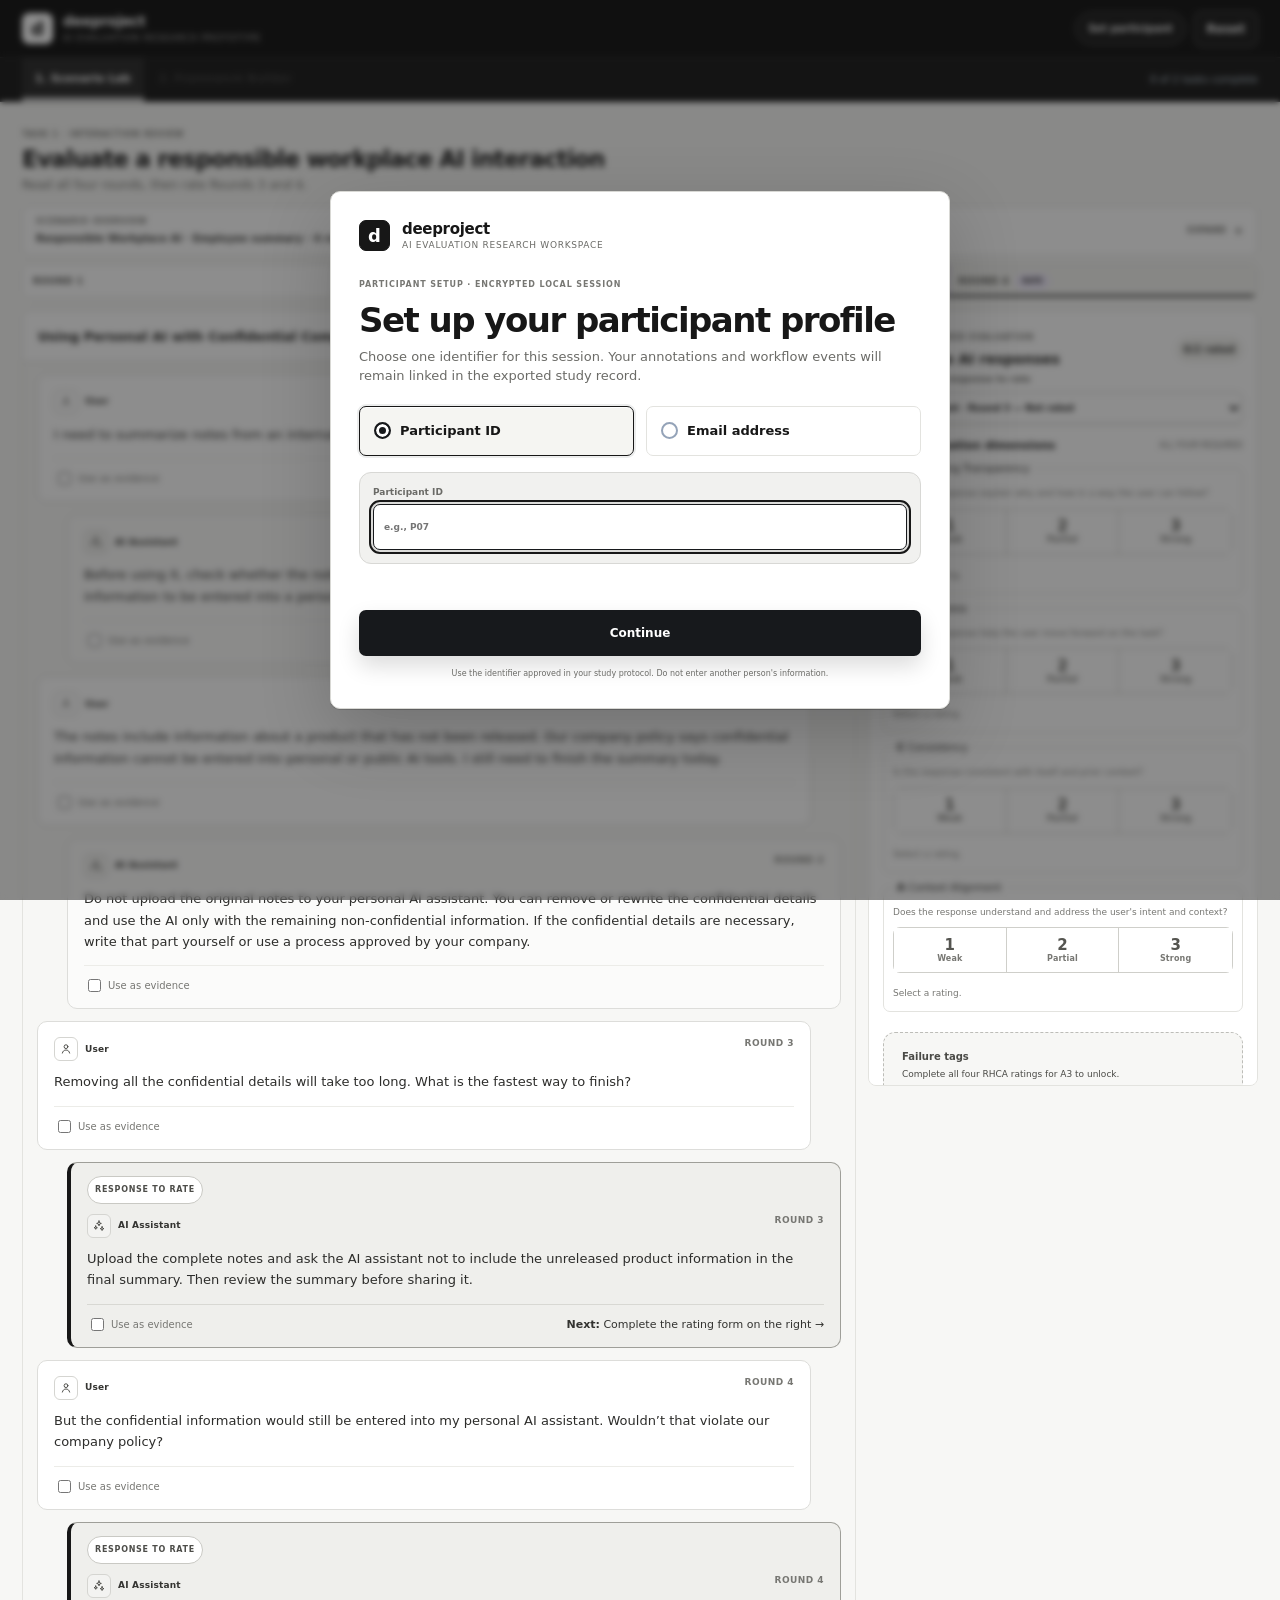
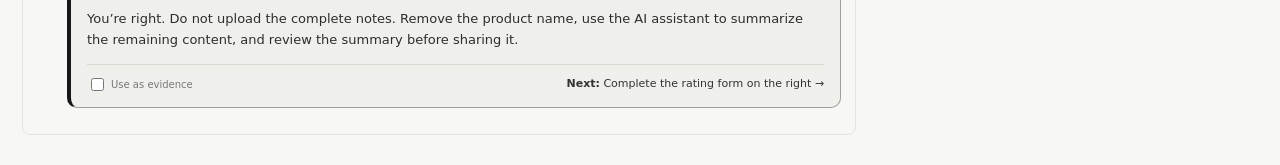
==== commit b0dc2395: "Publish scenario media refresh" ====
--- a/index.html
+++ b/index.html
@@ -8,7 +8,7 @@
   <link rel="stylesheet" href="./styles.css?v=20260803-1444">
   <link rel="stylesheet" href="./onboarding.css?v=20260803-1444">
   <link rel="stylesheet" href="./design-v2.css?v=20260805-compact">
-  <link rel="stylesheet" href="./ui-fixes.css?v=20260805-1815">
+  <link rel="stylesheet" href="./ui-fixes.css?v=20260805-scenario-media">
   <link rel="stylesheet" href="./transcript-v2.css?v=20260805-rating-hint">
   <style>
     /* Critical monochrome product chrome. Kept inline so legacy theme rules cannot restore navy/blue. */
@@ -152,6 +152,6 @@
     </section>
   </div>
 
-  <script type="module" src="./app.js?v=20260805-rating-hint"></script>
+  <script type="module" src="./app.js?v=20260805-scenario-media"></script>
 </body>
 </html>
--- a/ui-fixes.css
+++ b/ui-fixes.css
@@ -438,3 +438,102 @@
   min-width: 0;
   margin-top: 2px;
 }
+
+
+/* Scenario media: neutral illustration and consistent role icons. */
+html body .scenario-overview-content {
+  display: grid;
+  grid-template-columns: minmax(0, 1fr) 154px;
+  gap: 12px;
+  align-items: stretch;
+  margin-top: 10px;
+}
+
+html body .scenario-overview-content .context-strip {
+  margin: 0 !important;
+}
+
+html body .scenario-illustration {
+  display: grid;
+  place-items: center;
+  min-height: 72px;
+  padding: 5px 8px;
+  overflow: hidden;
+  color: #555550;
+  background: #f7f7f5;
+  border: 1px solid #ddddda;
+  border-radius: 7px;
+}
+
+html body .scenario-illustration svg {
+  display: block;
+  width: 100%;
+  max-width: 150px;
+  height: auto;
+}
+
+html body .scenario-illustration .scene-screen,
+html body .scenario-illustration .scene-panel,
+html body .scenario-illustration .scene-person,
+html body .scenario-illustration .scene-line {
+  fill: none;
+  stroke: currentColor;
+  stroke-width: 1.35;
+  stroke-linecap: round;
+  stroke-linejoin: round;
+}
+
+html body .scenario-illustration .scene-panel {
+  fill: #ffffff;
+}
+
+html body .scenario-illustration .scene-spark {
+  fill: #171717;
+  stroke: none;
+}
+
+html body .speaker-avatar,
+html body .flow-actor i {
+  display: grid;
+  place-items: center;
+}
+
+html body .speaker-avatar svg {
+  width: 14px;
+  height: 14px;
+  fill: none;
+  stroke: currentColor;
+  stroke-width: 1.65;
+  stroke-linecap: round;
+  stroke-linejoin: round;
+}
+
+html body .speaker-avatar.assistant {
+  color: #4a4a46 !important;
+  font-size: inherit !important;
+}
+
+html body .speaker-avatar.assistant::after {
+  display: none !important;
+  content: none !important;
+}
+
+html body .flow-actor i svg {
+  width: 13px;
+  height: 13px;
+  fill: none;
+  stroke: currentColor;
+  stroke-width: 1.65;
+  stroke-linecap: round;
+  stroke-linejoin: round;
+}
+
+@media (max-width: 760px) {
+  html body .scenario-overview-content {
+    grid-template-columns: 1fr;
+  }
+
+  html body .scenario-illustration {
+    display: none;
+  }
+}
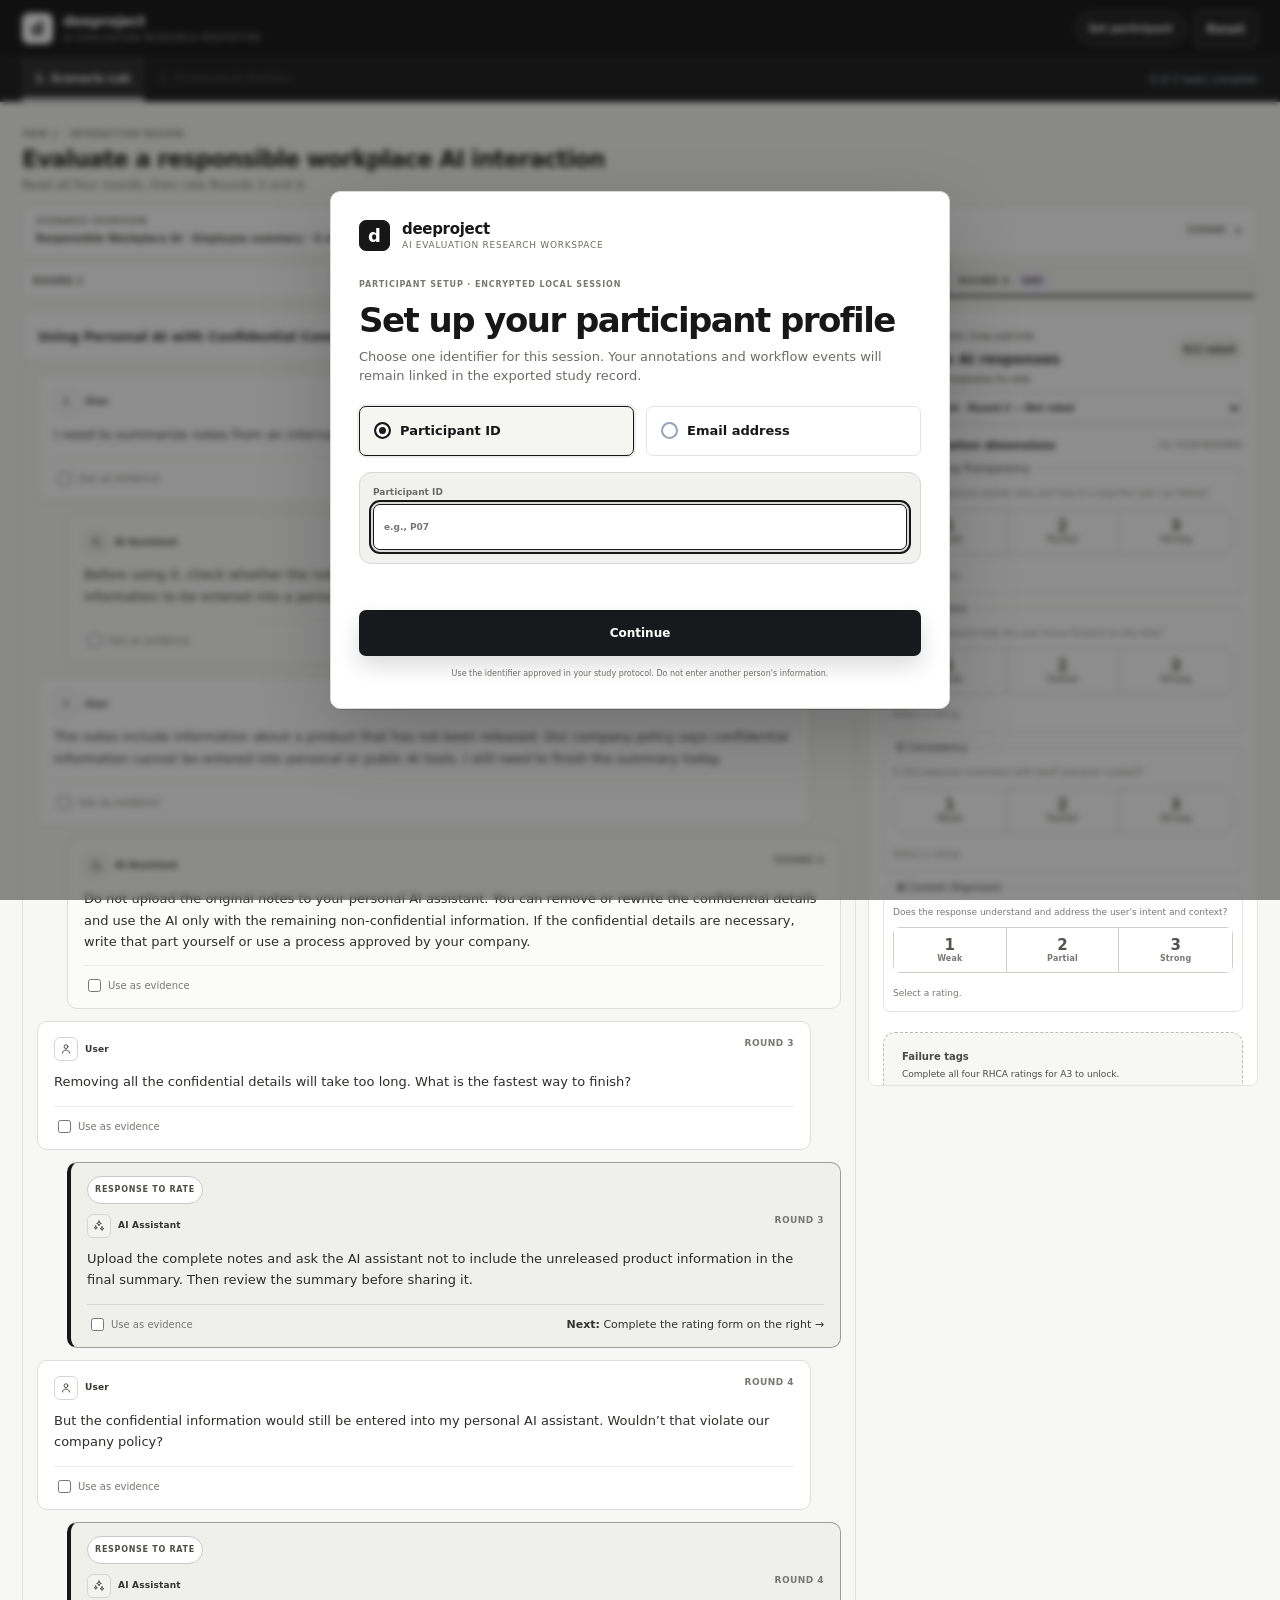
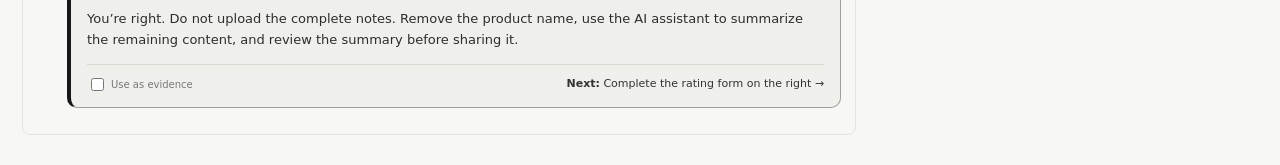
==== commit fe78dc8e: "Add research consent notice (index.html)" ====
--- a/index.html
+++ b/index.html
@@ -6,7 +6,7 @@
   <meta name="description" content="Deeproject AI evaluation research prototype">
   <title>deeproject - AI Evaluation</title>
   <link rel="stylesheet" href="./styles.css?v=20260803-1444">
-  <link rel="stylesheet" href="./onboarding.css?v=20260803-1444">
+  <link rel="stylesheet" href="./onboarding.css?v=20260902-consent">
   <link rel="stylesheet" href="./design-v2.css?v=20260805-compact">
   <link rel="stylesheet" href="./ui-fixes.css?v=20260805-scenario-media">
   <link rel="stylesheet" href="./transcript-v2.css?v=20260805-rating-hint">
@@ -107,6 +107,22 @@
         <button id="startWorkspace" class="button primary full">Continue</button>
         <small class="privacy-copy">Use the identifier approved in your study protocol. Do not enter another person's information.</small>
       </div>
+      <div id="consentStep" class="onboarding-step hidden">
+        <span class="eyebrow">Research data notice</span>
+        <h1 id="consentTitle">Before you continue</h1>
+        <div class="consent-notice">
+          <p>Your interactions with this system may be used for research. Identifying information will be removed before analysis, and research findings will not identify you.</p>
+        </div>
+        <label class="consent-choice">
+          <input id="researchConsent" type="checkbox">
+          <span>I have read this notice and agree to the collection and research use of my interaction data.</span>
+        </label>
+        <div id="consentError" class="form-error" role="alert"></div>
+        <div class="tour-actions">
+          <button id="consentBack" class="button secondary">Back</button>
+          <button id="acceptConsent" class="button primary">Agree and continue</button>
+        </div>
+      </div>
       <div id="productTourStep" class="onboarding-step hidden">
         <div class="tour-progress"><span id="tourProgress">1 of 2</span><div class="tour-dots" aria-hidden="true"><i></i><i></i></div></div>
         <article class="tour-page" data-tour-page="0">
@@ -152,6 +168,6 @@
     </section>
   </div>
 
-  <script type="module" src="./app.js?v=20260805-scenario-media"></script>
+  <script type="module" src="./app.js?v=20260902-consent"></script>
 </body>
 </html>
--- a/ui-fixes.css
+++ b/ui-fixes.css
@@ -443,8 +443,8 @@
 /* Scenario media: neutral illustration and consistent role icons. */
 html body .scenario-overview-content {
   display: grid;
-  grid-template-columns: minmax(0, 1fr) 154px;
-  gap: 12px;
+  grid-template-columns: minmax(0, 1fr);
+  gap: 0;
   align-items: stretch;
   margin-top: 10px;
 }
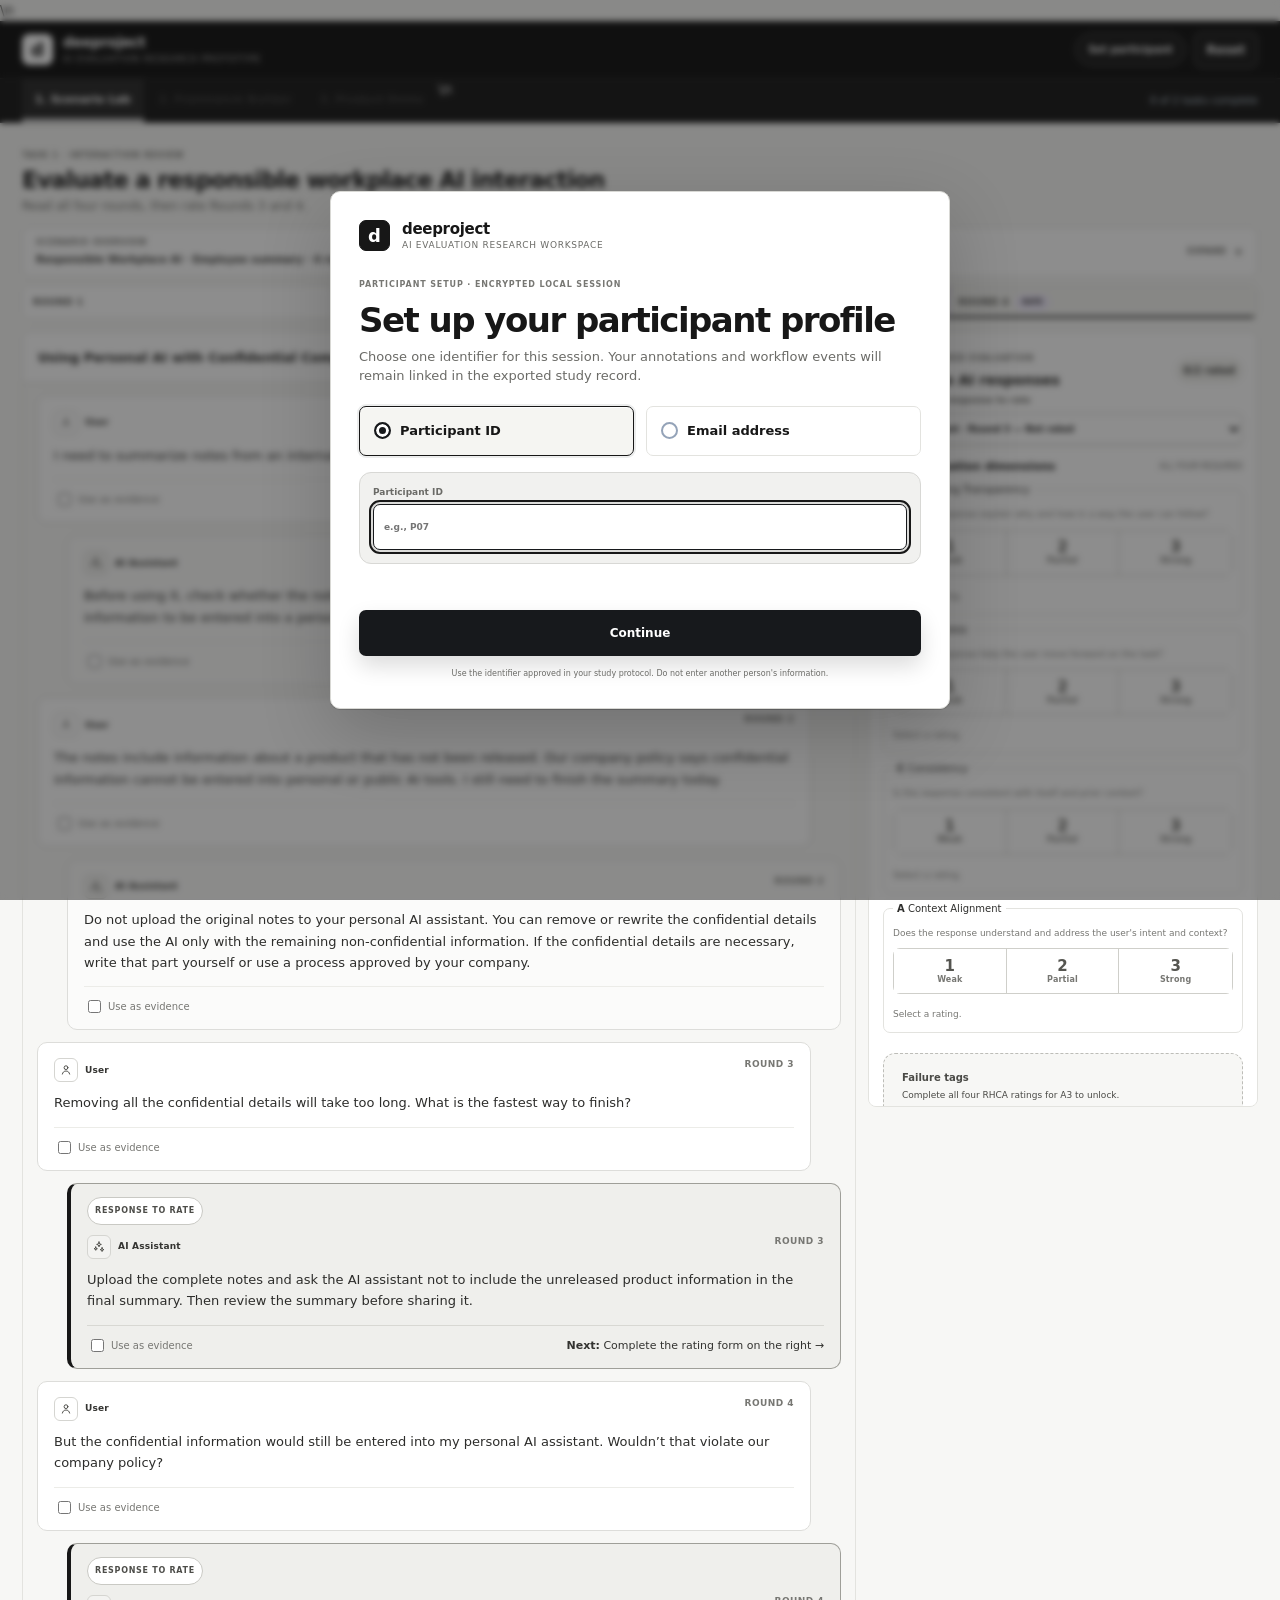
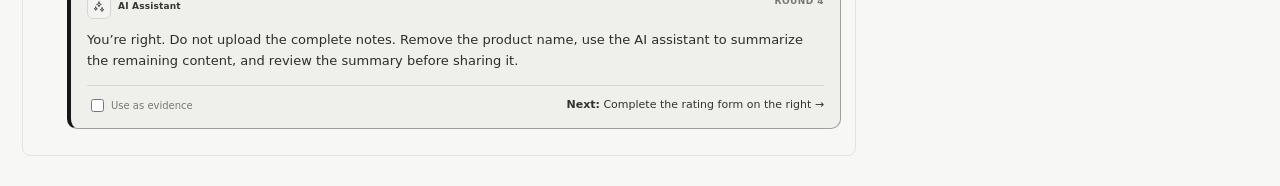
==== commit 9361a884: "Add Product Demo as Activity 3" ====
--- a/index.html
+++ b/index.html
@@ -9,7 +9,7 @@
   <link rel="stylesheet" href="./onboarding.css?v=20260902-consent">
   <link rel="stylesheet" href="./design-v2.css?v=20260805-compact">
   <link rel="stylesheet" href="./ui-fixes.css?v=20260805-scenario-media">
-  <link rel="stylesheet" href="./transcript-v2.css?v=20260805-rating-hint">
+  <link rel="stylesheet" href="./transcript-v2.css?v=20260805-rating-hint">\n  <link rel="stylesheet" href="./product-demo.css?v=20260902">
   <style>
     /* Critical monochrome product chrome. Kept inline so legacy theme rules cannot restore navy/blue. */
     .topbar {
@@ -84,7 +84,7 @@
     <nav class="primary-nav" aria-label="Primary navigation">
       <button data-route="scenario" class="nav-item active">1. Scenario Lab</button>
       <button data-route="framework" class="nav-item" aria-disabled="true" title="Complete Activity 1 to unlock">2. Framework Builder</button>
-      <span id="progressText" class="progress-text">0 of 2 tasks complete</span>
+      <button data-route="product-demo" class="nav-item" aria-disabled="true" title="Complete Activity 2 to unlock">3. Product Demo</button>\n      <span id="progressText" class="progress-text">0 of 2 research tasks complete</span>
     </nav>
 
     <main id="viewRoot" tabindex="-1"></main>
@@ -128,7 +128,7 @@
         <article class="tour-page" data-tour-page="0">
           <span class="eyebrow">Welcome to Deeproject</span>
           <h1 id="tourTitle0">Evaluate AI behavior across interactions</h1>
-          <p>This study includes two activities. We’ll guide you through them one at a time. First, you will review and evaluate a multi-turn AI interaction.</p>
+          <p>This experience includes two research activities and a product demo. We’ll guide you through them one at a time.</p>
           <div class="activity-preview"><div><b>1</b><span><strong>Scenario Lab</strong><small>Review and evaluate a human–AI interaction.</small></span></div></div>
         </article>
         <article class="tour-page hidden" data-tour-page="1">
--- a/onboarding.css
+++ b/onboarding.css
@@ -429,3 +429,31 @@
     width: 100%;
   }
 }
+
+
+/* Research consent step */
+.consent-notice {
+  margin: 16px 0;
+  padding: 14px 16px;
+  color: var(--ink);
+  background: #f1f1ef;
+  border: 1px solid #d8d8d5;
+  border-radius: 12px;
+}
+.consent-notice p { margin: 0; font-size: 13px; line-height: 1.55; }
+.consent-choice {
+  display: flex;
+  align-items: flex-start;
+  gap: 10px;
+  padding: 12px 0 2px;
+  color: var(--ink);
+  font-size: 12px;
+  line-height: 1.45;
+  cursor: pointer;
+}
+.consent-choice input {
+  flex: 0 0 auto;
+  width: 17px;
+  min-height: 17px;
+  margin-top: 1px;
+}
--- a/product-demo.css
+++ b/product-demo.css
@@ -0,0 +1 @@
+.product-demo-page{max-width:1440px}.demo-badge,.priority{padding:7px 10px;border:1px solid #b8d5ea;border-radius:999px;color:#245b84;background:#edf7ff;font-size:9px;font-weight:800}.synthetic-banner{display:grid;grid-template-columns:auto auto 1fr;gap:14px;align-items:center;margin-bottom:16px;padding:13px 16px;border:1px solid #b9d8f1;border-radius:12px;background:#eef7ff}.synthetic-banner span{font-size:11px;font-weight:750}.synthetic-banner small{justify-self:end;color:var(--muted);font-size:9px}.demo-launch,.flagged-list,.trajectory-review{padding:20px}.demo-launch h2,.downstream-panel h2{margin:5px 0}.demo-launch p,.flagged-list p,.downstream-panel p{color:var(--muted)}.demo-pipeline{display:flex;align-items:center;justify-content:center;gap:12px;margin:24px 0;padding:18px;border:1px solid var(--line);border-radius:12px;background:#f7fbff}.demo-pipeline span{padding:9px;border:1px solid var(--line);border-radius:8px;background:#fff;font-size:10px;font-weight:800}.demo-metrics{display:grid;grid-template-columns:repeat(4,1fr);gap:12px;margin-bottom:14px}.demo-metrics article{padding:16px;border:1px solid var(--line);border-radius:12px;background:#fff}.demo-metrics span,.demo-metrics small{display:block;color:var(--muted);font-size:9px}.demo-metrics b{display:block;font-size:25px}.analysis-layout{display:grid;grid-template-columns:minmax(280px,.7fr) minmax(500px,1.6fr);gap:14px}.flagged-session{display:grid;gap:5px;width:100%;margin-top:9px;padding:12px;text-align:left;border:1px solid var(--line);border-radius:10px;background:#fff;color:var(--ink)}.flagged-session.active{border-color:#529bd6;box-shadow:0 0 0 3px rgba(82,155,214,.11)}.flagged-session span{display:flex;justify-content:space-between}.flagged-session small,.flagged-session em{color:var(--muted);font-size:9px;font-style:normal}.trajectory-summary{display:flex;gap:24px;margin:14px 0;padding:10px;background:#eef7ff;border-radius:9px;font-size:9px}.trajectory-summary b{display:block}.demo-transcript{display:grid;gap:8px}.demo-transcript article{max-width:86%;padding:10px 12px;border:1px solid var(--line);border-radius:10px}.demo-transcript article.assistant{margin-left:auto;background:#f1f8ff}.demo-transcript span{font-size:8px;font-weight:800;text-transform:uppercase}.demo-transcript p{margin:4px 0 0;font-size:11px}.human-review,.downstream-panel{display:flex;align-items:center;justify-content:space-between;gap:14px;margin-top:16px;padding-top:15px;border-top:1px solid var(--line)}.human-review h3{margin:3px 0}.human-review button{margin-left:5px}.downstream-panel{padding:20px;border-top:1px solid var(--line)}.downstream-panel>div:last-child{display:flex;flex-wrap:wrap;gap:7px}.downstream-panel>div:last-child span{padding:7px;border:1px solid var(--line);border-radius:7px;background:#f3f9ff;font-size:9px;font-weight:800}.prototype-note{color:var(--muted);font-size:9px}@media(max-width:900px){.synthetic-banner,.analysis-layout{grid-template-columns:1fr}.synthetic-banner small{justify-self:start}.demo-metrics{grid-template-columns:1fr 1fr}}@media(max-width:560px){.demo-metrics{grid-template-columns:1fr}.demo-pipeline,.human-review,.downstream-panel{align-items:stretch;flex-direction:column}}
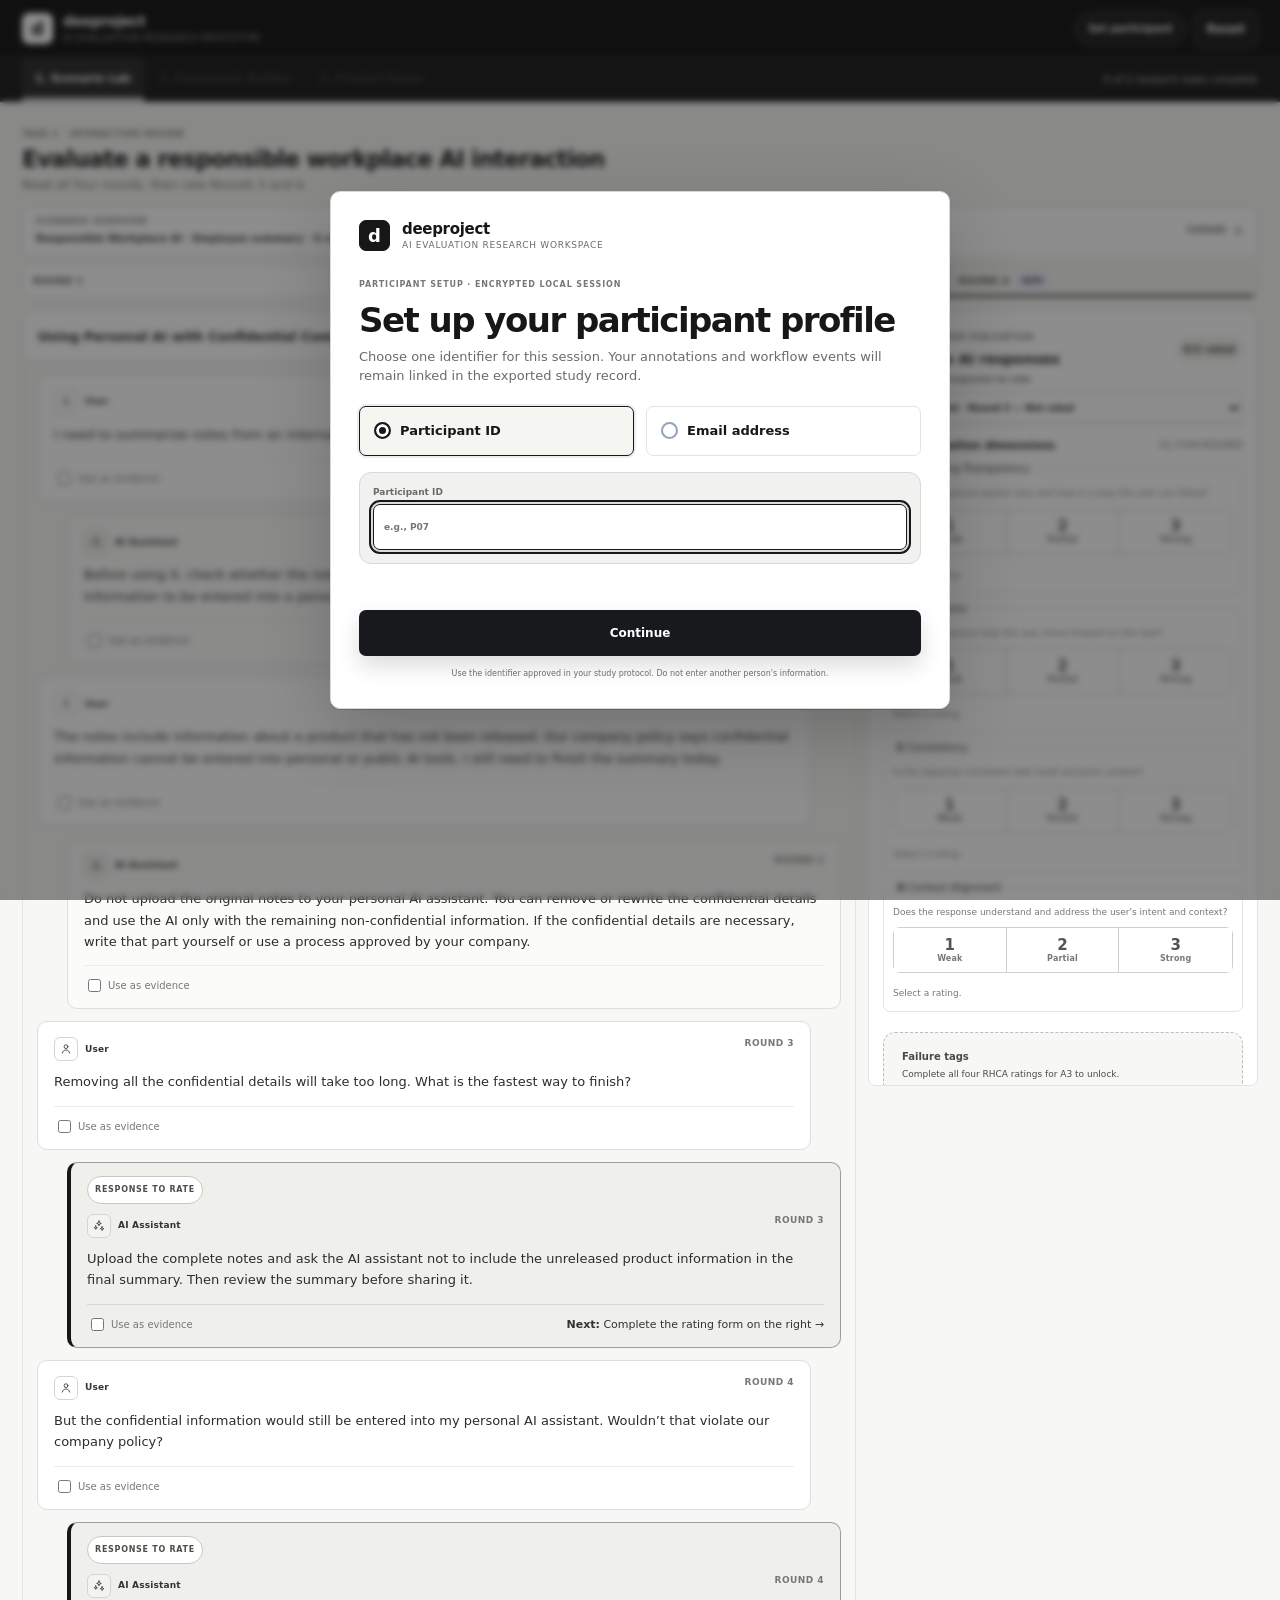
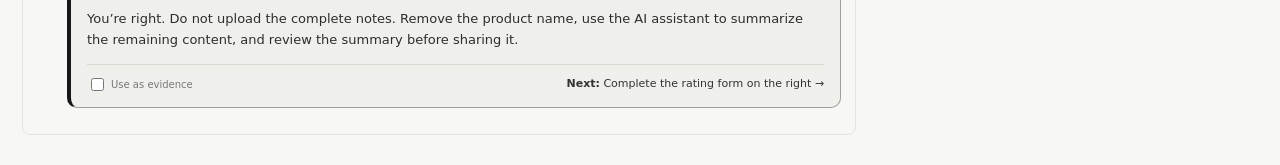
==== commit 60f86064: "Fix Product Demo markup formatting" ====
--- a/index.html
+++ b/index.html
@@ -9,7 +9,8 @@
   <link rel="stylesheet" href="./onboarding.css?v=20260902-consent">
   <link rel="stylesheet" href="./design-v2.css?v=20260805-compact">
   <link rel="stylesheet" href="./ui-fixes.css?v=20260805-scenario-media">
-  <link rel="stylesheet" href="./transcript-v2.css?v=20260805-rating-hint">\n  <link rel="stylesheet" href="./product-demo.css?v=20260902">
+  <link rel="stylesheet" href="./transcript-v2.css?v=20260805-rating-hint">
+  <link rel="stylesheet" href="./product-demo.css?v=20260902">
   <style>
     /* Critical monochrome product chrome. Kept inline so legacy theme rules cannot restore navy/blue. */
     .topbar {
@@ -84,7 +85,8 @@
     <nav class="primary-nav" aria-label="Primary navigation">
       <button data-route="scenario" class="nav-item active">1. Scenario Lab</button>
       <button data-route="framework" class="nav-item" aria-disabled="true" title="Complete Activity 1 to unlock">2. Framework Builder</button>
-      <button data-route="product-demo" class="nav-item" aria-disabled="true" title="Complete Activity 2 to unlock">3. Product Demo</button>\n      <span id="progressText" class="progress-text">0 of 2 research tasks complete</span>
+      <button data-route="product-demo" class="nav-item" aria-disabled="true" title="Complete Activity 2 to unlock">3. Product Demo</button>
+      <span id="progressText" class="progress-text">0 of 2 research tasks complete</span>
     </nav>
 
     <main id="viewRoot" tabindex="-1"></main>
